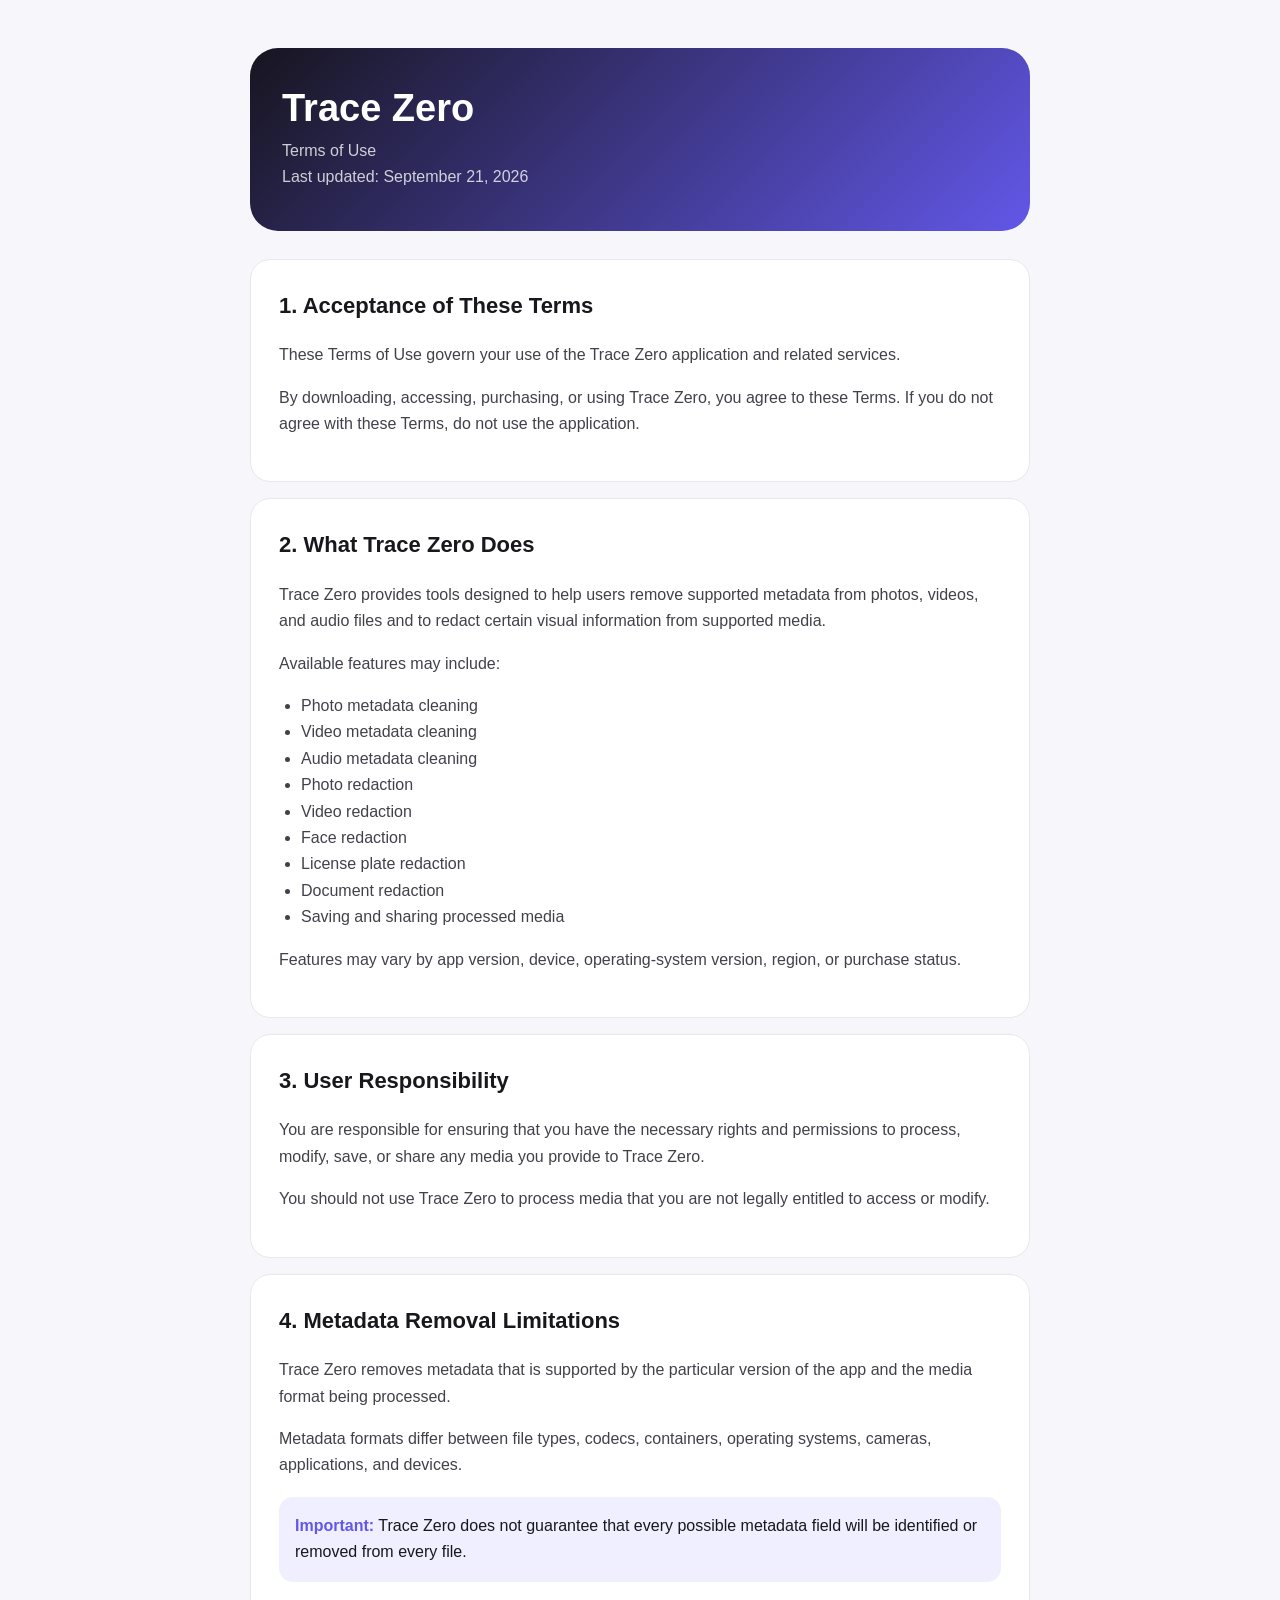
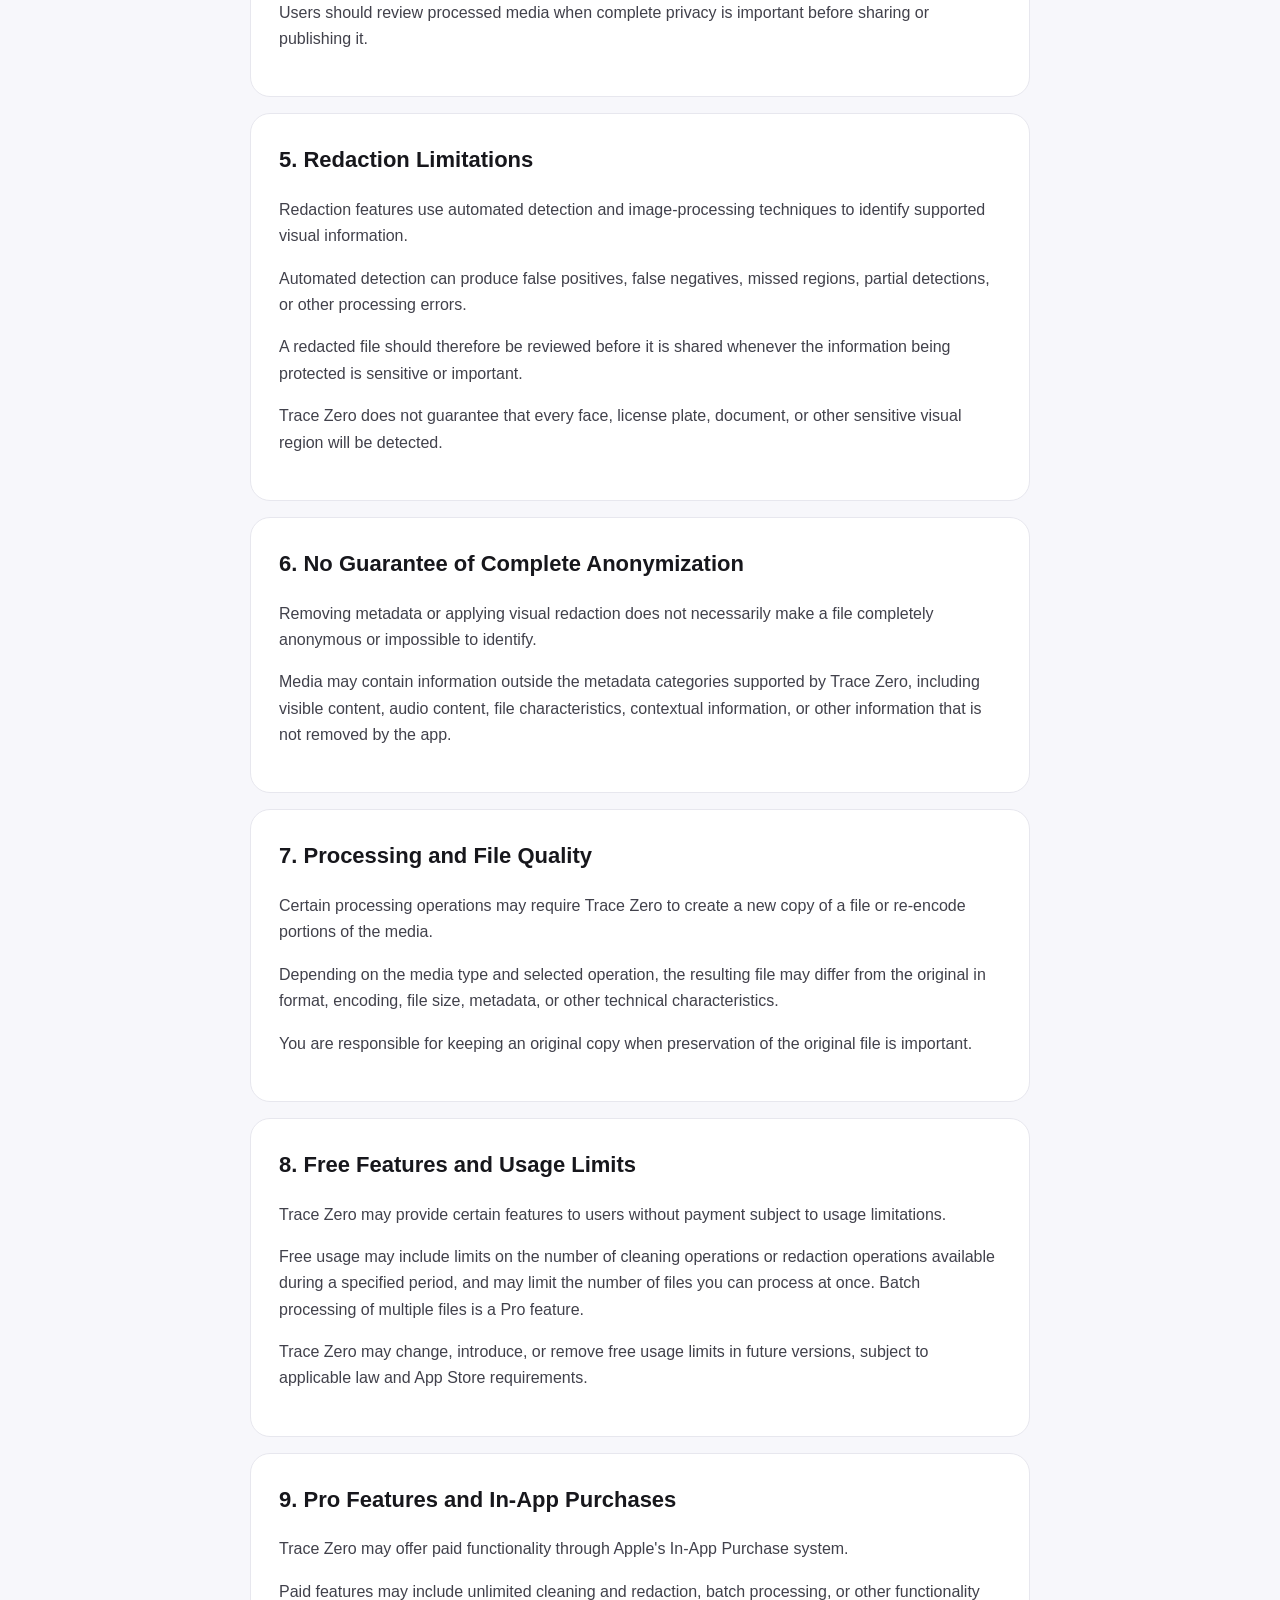
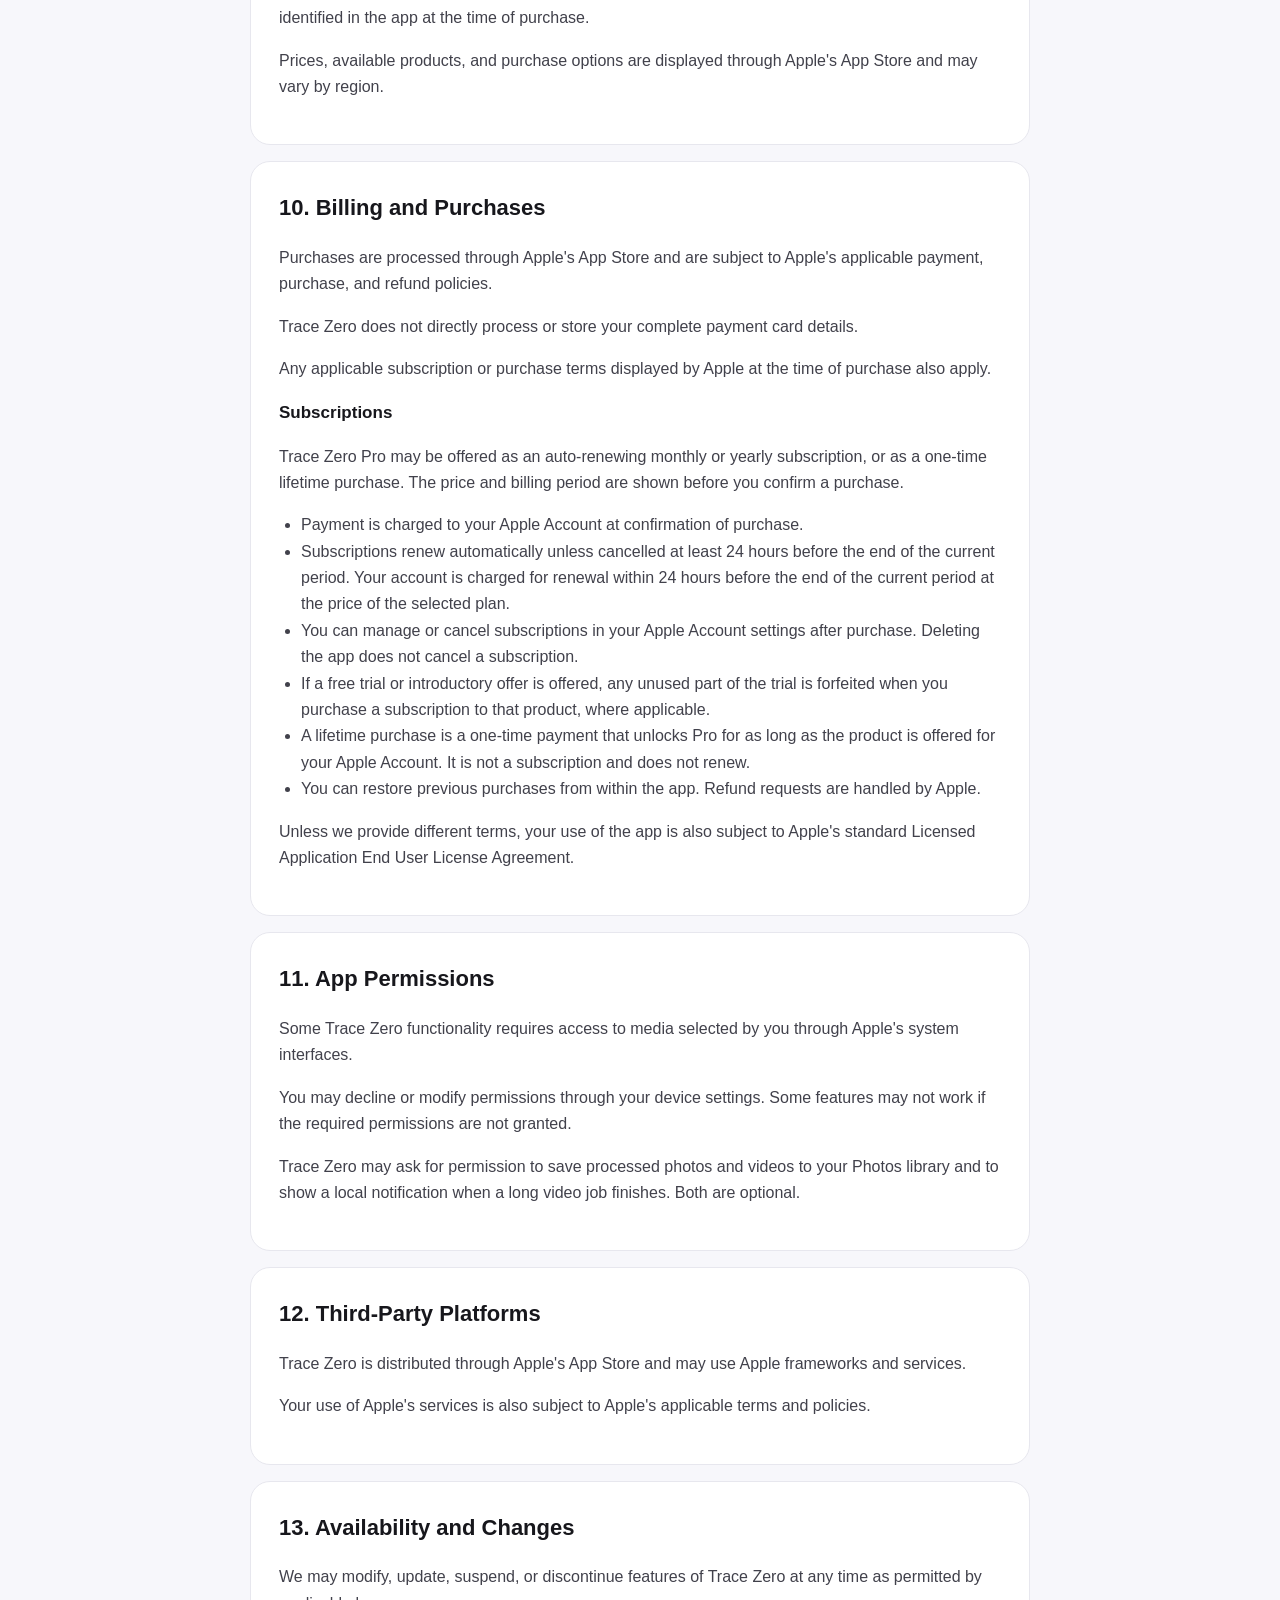
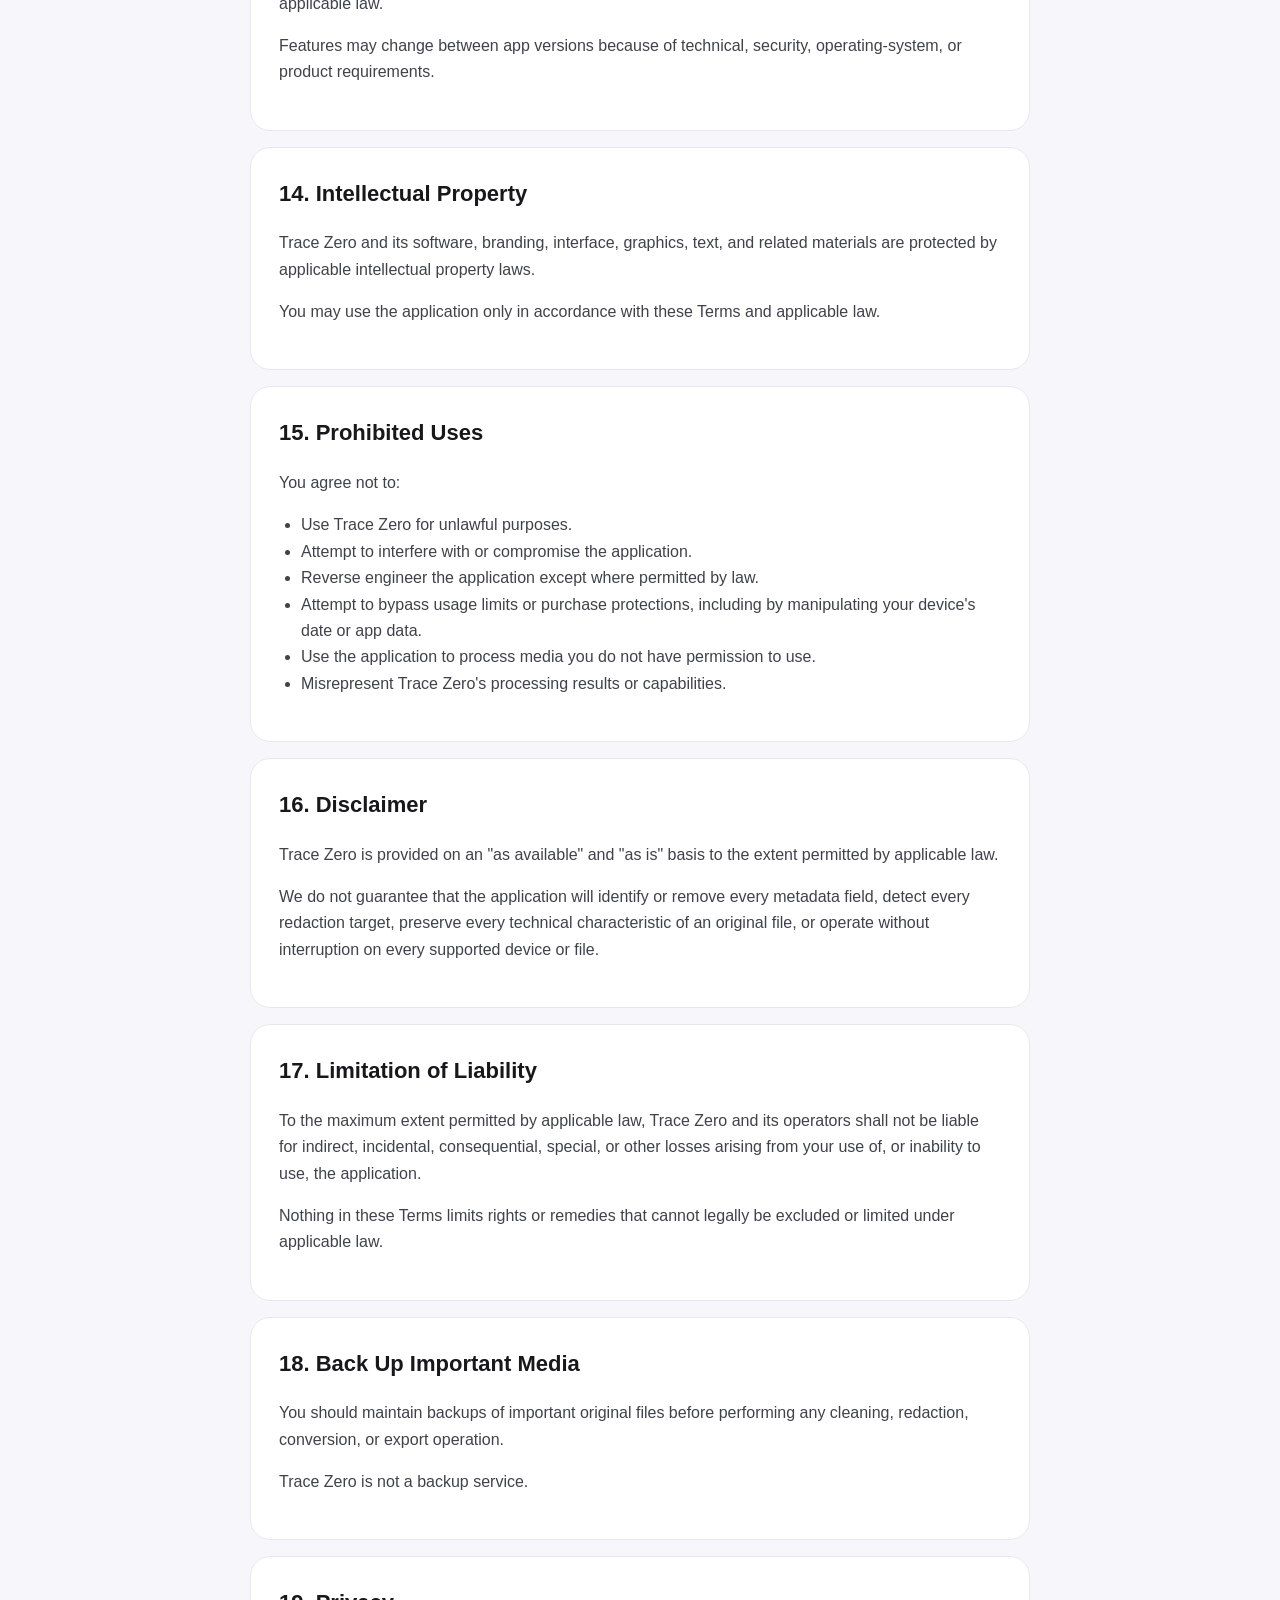
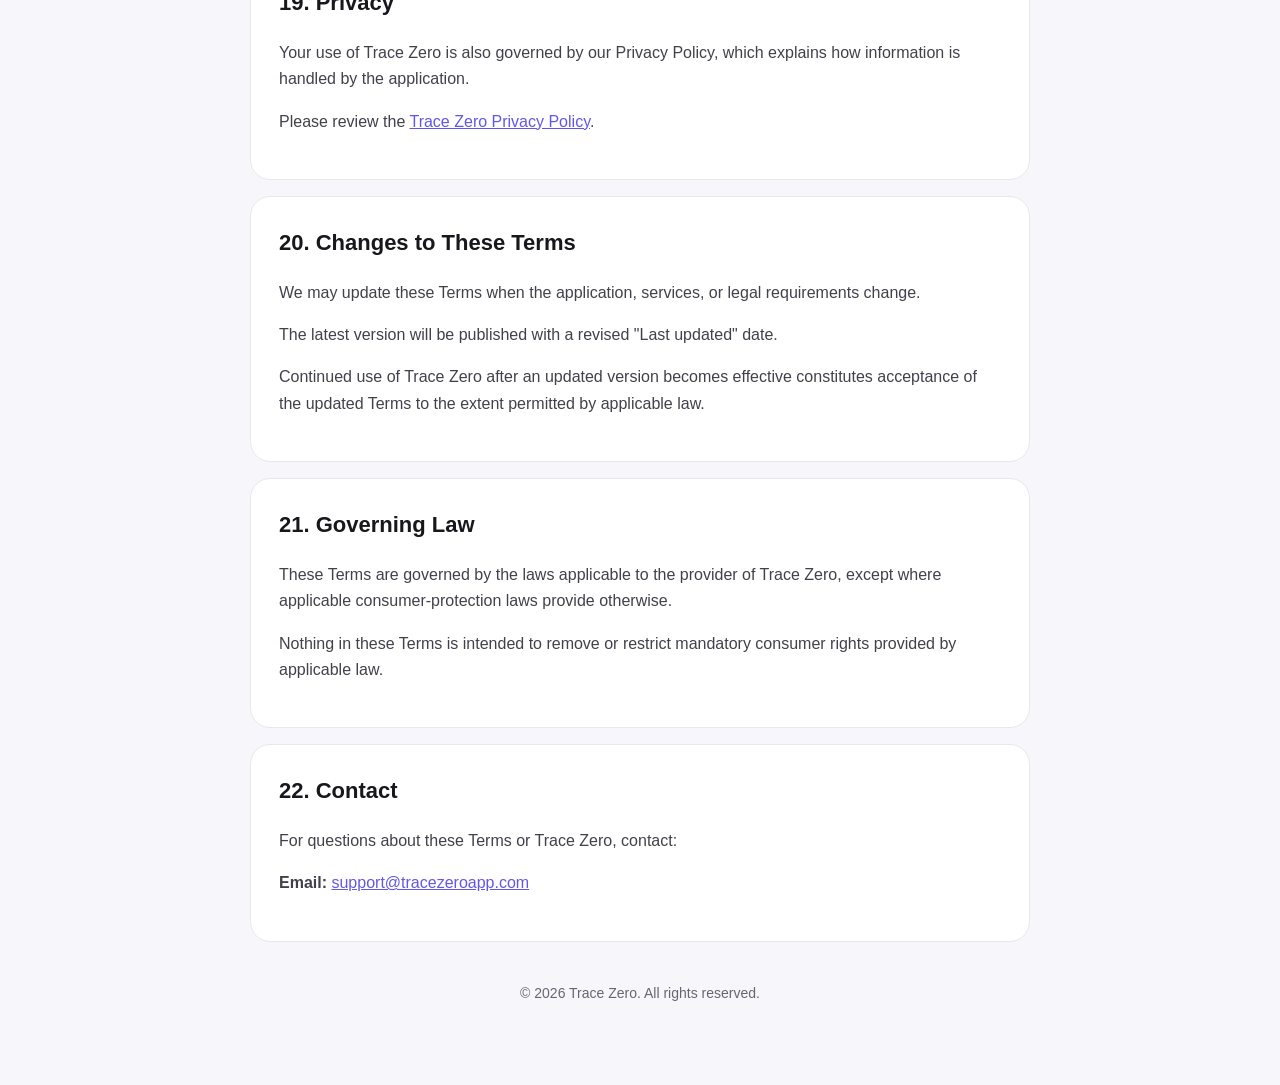
==== terms-of-use.html @ 5b7a7bf6 "code changed" ====
<!DOCTYPE html>
<html lang="en">
<head>
    <meta charset="UTF-8">
    <meta name="viewport" content="width=device-width, initial-scale=1.0">
    <title>Terms of Use — Trace Zero</title>
    <meta name="description" content="Terms of Use for Trace Zero.">
    <style>
        :root {
            --bg: #f7f7fb;
            --card: #ffffff;
            --text: #17171c;
            --secondary: #666672;
            --accent: #6257e8;
            --border: #e7e7ee;
        }
        * {
            box-sizing: border-box;
        }
        body {
            margin: 0;
            background: var(--bg);
            color: var(--text);
            font-family: -apple-system, BlinkMacSystemFont, "SF Pro Text",
                         "SF Pro Display", Helvetica, Arial, sans-serif;
            line-height: 1.65;
        }
        .container {
            max-width: 820px;
            margin: 0 auto;
            padding: 48px 20px 80px;
        }
        .hero {
            background: linear-gradient(135deg, #17151f, #6257e8);
            color: white;
            border-radius: 28px;
            padding: 40px 32px;
            margin-bottom: 28px;
        }
        .hero h1 {
            margin: 0 0 8px;
            font-size: 38px;
            line-height: 1.1;
        }
        .hero p {
            margin: 0;
            color: rgba(255,255,255,.78);
        }
        section {
            background: var(--card);
            border: 1px solid var(--border);
            border-radius: 20px;
            padding: 28px;
            margin-bottom: 16px;
        }
        h2 {
            margin-top: 0;
            font-size: 22px;
        }
        h3 {
            font-size: 17px;
            margin-bottom: 6px;
        }
        p, li {
            color: #41414b;
        }
        ul {
            padding-left: 22px;
        }
        .highlight {
            background: #f0efff;
            border-radius: 14px;
            padding: 16px;
            margin: 18px 0;
        }
        .highlight strong {
            color: var(--accent);
        }
        a {
            color: var(--accent);
        }
        .footer {
            text-align: center;
            color: var(--secondary);
            font-size: 14px;
            padding-top: 24px;
        }
        @media (max-width: 600px) {
            .container {
                padding: 24px 14px 50px;
            }
            .hero {
                padding: 30px 24px;
                border-radius: 22px;
            }
            .hero h1 {
                font-size: 31px;
            }
            section {
                padding: 22px;
            }
        }
    </style>
</head>
<body>
<div class="container">
    <header class="hero">
        <h1>Trace Zero</h1>
        <p>Terms of Use</p>
        <p>Last updated: September 21, 2026</p>
    </header>
    <section>
        <h2>1. Acceptance of These Terms</h2>
        <p>
            These Terms of Use govern your use of the Trace Zero application
            and related services.
        </p>
        <p>
            By downloading, accessing, purchasing, or using Trace Zero, you
            agree to these Terms. If you do not agree with these Terms, do not
            use the application.
        </p>
    </section>
    <section>
        <h2>2. What Trace Zero Does</h2>
        <p>
            Trace Zero provides tools designed to help users remove supported
            metadata from photos, videos, and audio files and to redact certain
            visual information from supported media.
        </p>
        <p>
            Available features may include:
        </p>
        <ul>
            <li>Photo metadata cleaning</li>
            <li>Video metadata cleaning</li>
            <li>Audio metadata cleaning</li>
            <li>Photo redaction</li>
            <li>Video redaction</li>
            <li>Face redaction</li>
            <li>License plate redaction</li>
            <li>Document redaction</li>
            <li>Saving and sharing processed media</li>
        </ul>
        <p>
            Features may vary by app version, device, operating-system version,
            region, or purchase status.
        </p>
    </section>
    <section>
        <h2>3. User Responsibility</h2>
        <p>
            You are responsible for ensuring that you have the necessary rights
            and permissions to process, modify, save, or share any media you
            provide to Trace Zero.
        </p>
        <p>
            You should not use Trace Zero to process media that you are not
            legally entitled to access or modify.
        </p>
    </section>
    <section>
        <h2>4. Metadata Removal Limitations</h2>
        <p>
            Trace Zero removes metadata that is supported by the particular
            version of the app and the media format being processed.
        </p>
        <p>
            Metadata formats differ between file types, codecs, containers,
            operating systems, cameras, applications, and devices.
        </p>
        <div class="highlight">
            <strong>Important:</strong>
            Trace Zero does not guarantee that every possible metadata field
            will be identified or removed from every file.
        </div>
        <p>
            Users should review processed media when complete privacy is
            important before sharing or publishing it.
        </p>
    </section>
    <section>
        <h2>5. Redaction Limitations</h2>
        <p>
            Redaction features use automated detection and image-processing
            techniques to identify supported visual information.
        </p>
        <p>
            Automated detection can produce false positives, false negatives,
            missed regions, partial detections, or other processing errors.
        </p>
        <p>
            A redacted file should therefore be reviewed before it is shared
            whenever the information being protected is sensitive or important.
        </p>
        <p>
            Trace Zero does not guarantee that every face, license plate,
            document, or other sensitive visual region will be detected.
        </p>
    </section>
    <section>
        <h2>6. No Guarantee of Complete Anonymization</h2>
        <p>
            Removing metadata or applying visual redaction does not necessarily
            make a file completely anonymous or impossible to identify.
        </p>
        <p>
            Media may contain information outside the metadata categories
            supported by Trace Zero, including visible content, audio content,
            file characteristics, contextual information, or other information
            that is not removed by the app.
        </p>
    </section>
    <section>
        <h2>7. Processing and File Quality</h2>
        <p>
            Certain processing operations may require Trace Zero to create a
            new copy of a file or re-encode portions of the media.
        </p>
        <p>
            Depending on the media type and selected operation, the resulting
            file may differ from the original in format, encoding, file size,
            metadata, or other technical characteristics.
        </p>
        <p>
            You are responsible for keeping an original copy when preservation
            of the original file is important.
        </p>
    </section>
    <section>
        <h2>8. Free Features and Usage Limits</h2>
        <p>
            Trace Zero may provide certain features to users without payment
            subject to usage limitations.
        </p>
        <p>
            Free usage may include limits on the number of cleaning operations
            or redaction operations available during a specified period, and
            may limit the number of files you can process at once. Batch
            processing of multiple files is a Pro feature.
        </p>
        <p>
            Trace Zero may change, introduce, or remove free usage limits in
            future versions, subject to applicable law and App Store
            requirements.
        </p>
    </section>
    <section>
        <h2>9. Pro Features and In-App Purchases</h2>
        <p>
            Trace Zero may offer paid functionality through Apple's
            In-App Purchase system.
        </p>
        <p>
            Paid features may include unlimited cleaning and redaction, batch
            processing, or other functionality identified in the app at the
            time of purchase.
        </p>
        <p>
            Prices, available products, and purchase options are displayed
            through Apple's App Store and may vary by region.
        </p>
    </section>
    <section>
        <h2>10. Billing and Purchases</h2>
        <p>
            Purchases are processed through Apple's App Store and are subject
            to Apple's applicable payment, purchase, and refund policies.
        </p>
        <p>
            Trace Zero does not directly process or store your complete payment
            card details.
        </p>
        <p>
            Any applicable subscription or purchase terms displayed by Apple
            at the time of purchase also apply.
        </p>
        <h3>Subscriptions</h3>
        <p>
            Trace Zero Pro may be offered as an auto-renewing monthly or yearly
            subscription, or as a one-time lifetime purchase. The price and
            billing period are shown before you confirm a purchase.
        </p>
        <ul>
            <li>
                Payment is charged to your Apple Account at confirmation of
                purchase.
            </li>
            <li>
                Subscriptions renew automatically unless cancelled at least 24
                hours before the end of the current period. Your account is
                charged for renewal within 24 hours before the end of the
                current period at the price of the selected plan.
            </li>
            <li>
                You can manage or cancel subscriptions in your Apple Account
                settings after purchase. Deleting the app does not cancel a
                subscription.
            </li>
            <li>
                If a free trial or introductory offer is offered, any unused
                part of the trial is forfeited when you purchase a subscription
                to that product, where applicable.
            </li>
            <li>
                A lifetime purchase is a one-time payment that unlocks Pro for
                as long as the product is offered for your Apple Account. It is
                not a subscription and does not renew.
            </li>
            <li>
                You can restore previous purchases from within the app. Refund
                requests are handled by Apple.
            </li>
        </ul>
        <p>
            Unless we provide different terms, your use of the app is also
            subject to Apple's standard Licensed Application End User License
            Agreement.
        </p>
    </section>
    <section>
        <h2>11. App Permissions</h2>
        <p>
            Some Trace Zero functionality requires access to media selected by
            you through Apple's system interfaces.
        </p>
        <p>
            You may decline or modify permissions through your device settings.
            Some features may not work if the required permissions are not
            granted.
        </p>
        <p>
            Trace Zero may ask for permission to save processed photos and
            videos to your Photos library and to show a local notification when
            a long video job finishes. Both are optional.
        </p>
    </section>
    <section>
        <h2>12. Third-Party Platforms</h2>
        <p>
            Trace Zero is distributed through Apple's App Store and may use
            Apple frameworks and services.
        </p>
        <p>
            Your use of Apple's services is also subject to Apple's applicable
            terms and policies.
        </p>
    </section>
    <section>
        <h2>13. Availability and Changes</h2>
        <p>
            We may modify, update, suspend, or discontinue features of Trace Zero
            at any time as permitted by applicable law.
        </p>
        <p>
            Features may change between app versions because of technical,
            security, operating-system, or product requirements.
        </p>
    </section>
    <section>
        <h2>14. Intellectual Property</h2>
        <p>
            Trace Zero and its software, branding, interface, graphics, text,
            and related materials are protected by applicable intellectual
            property laws.
        </p>
        <p>
            You may use the application only in accordance with these Terms and
            applicable law.
        </p>
    </section>
    <section>
        <h2>15. Prohibited Uses</h2>
        <p>
            You agree not to:
        </p>
        <ul>
            <li>Use Trace Zero for unlawful purposes.</li>
            <li>Attempt to interfere with or compromise the application.</li>
            <li>Reverse engineer the application except where permitted by law.</li>
            <li>Attempt to bypass usage limits or purchase protections, including by manipulating your device's date or app data.</li>
            <li>Use the application to process media you do not have permission to use.</li>
            <li>Misrepresent Trace Zero's processing results or capabilities.</li>
        </ul>
    </section>
    <section>
        <h2>16. Disclaimer</h2>
        <p>
            Trace Zero is provided on an "as available" and "as is" basis to the
            extent permitted by applicable law.
        </p>
        <p>
            We do not guarantee that the application will identify or remove
            every metadata field, detect every redaction target, preserve every
            technical characteristic of an original file, or operate without
            interruption on every supported device or file.
        </p>
    </section>
    <section>
        <h2>17. Limitation of Liability</h2>
        <p>
            To the maximum extent permitted by applicable law, Trace Zero and
            its operators shall not be liable for indirect, incidental,
            consequential, special, or other losses arising from your use of,
            or inability to use, the application.
        </p>
        <p>
            Nothing in these Terms limits rights or remedies that cannot legally
            be excluded or limited under applicable law.
        </p>
    </section>
    <section>
        <h2>18. Back Up Important Media</h2>
        <p>
            You should maintain backups of important original files before
            performing any cleaning, redaction, conversion, or export operation.
        </p>
        <p>
            Trace Zero is not a backup service.
        </p>
    </section>
    <section>
        <h2>19. Privacy</h2>
        <p>
            Your use of Trace Zero is also governed by our Privacy Policy,
            which explains how information is handled by the application.
        </p>
        <p>
            Please review the
            <a href="privacy-policy.html">Trace Zero Privacy Policy</a>.
        </p>
    </section>
    <section>
        <h2>20. Changes to These Terms</h2>
        <p>
            We may update these Terms when the application, services, or legal
            requirements change.
        </p>
        <p>
            The latest version will be published with a revised "Last updated"
            date.
        </p>
        <p>
            Continued use of Trace Zero after an updated version becomes
            effective constitutes acceptance of the updated Terms to the extent
            permitted by applicable law.
        </p>
    </section>
    <section>
        <h2>21. Governing Law</h2>
        <p>
            These Terms are governed by the laws applicable to the provider of
            Trace Zero, except where applicable consumer-protection laws provide
            otherwise.
        </p>
        <p>
            Nothing in these Terms is intended to remove or restrict mandatory
            consumer rights provided by applicable law.
        </p>
    </section>
    <section>
        <h2>22. Contact</h2>
        <p>
            For questions about these Terms or Trace Zero, contact:
        </p>
        <p>
            <strong>Email:</strong>
            <a href="mailto:support@tracezeroapp.com">
                support@tracezeroapp.com
            </a>
        </p>
    </section>
    <div class="footer">
        © 2026 Trace Zero. All rights reserved.
    </div>
</div>
</body>
</html>
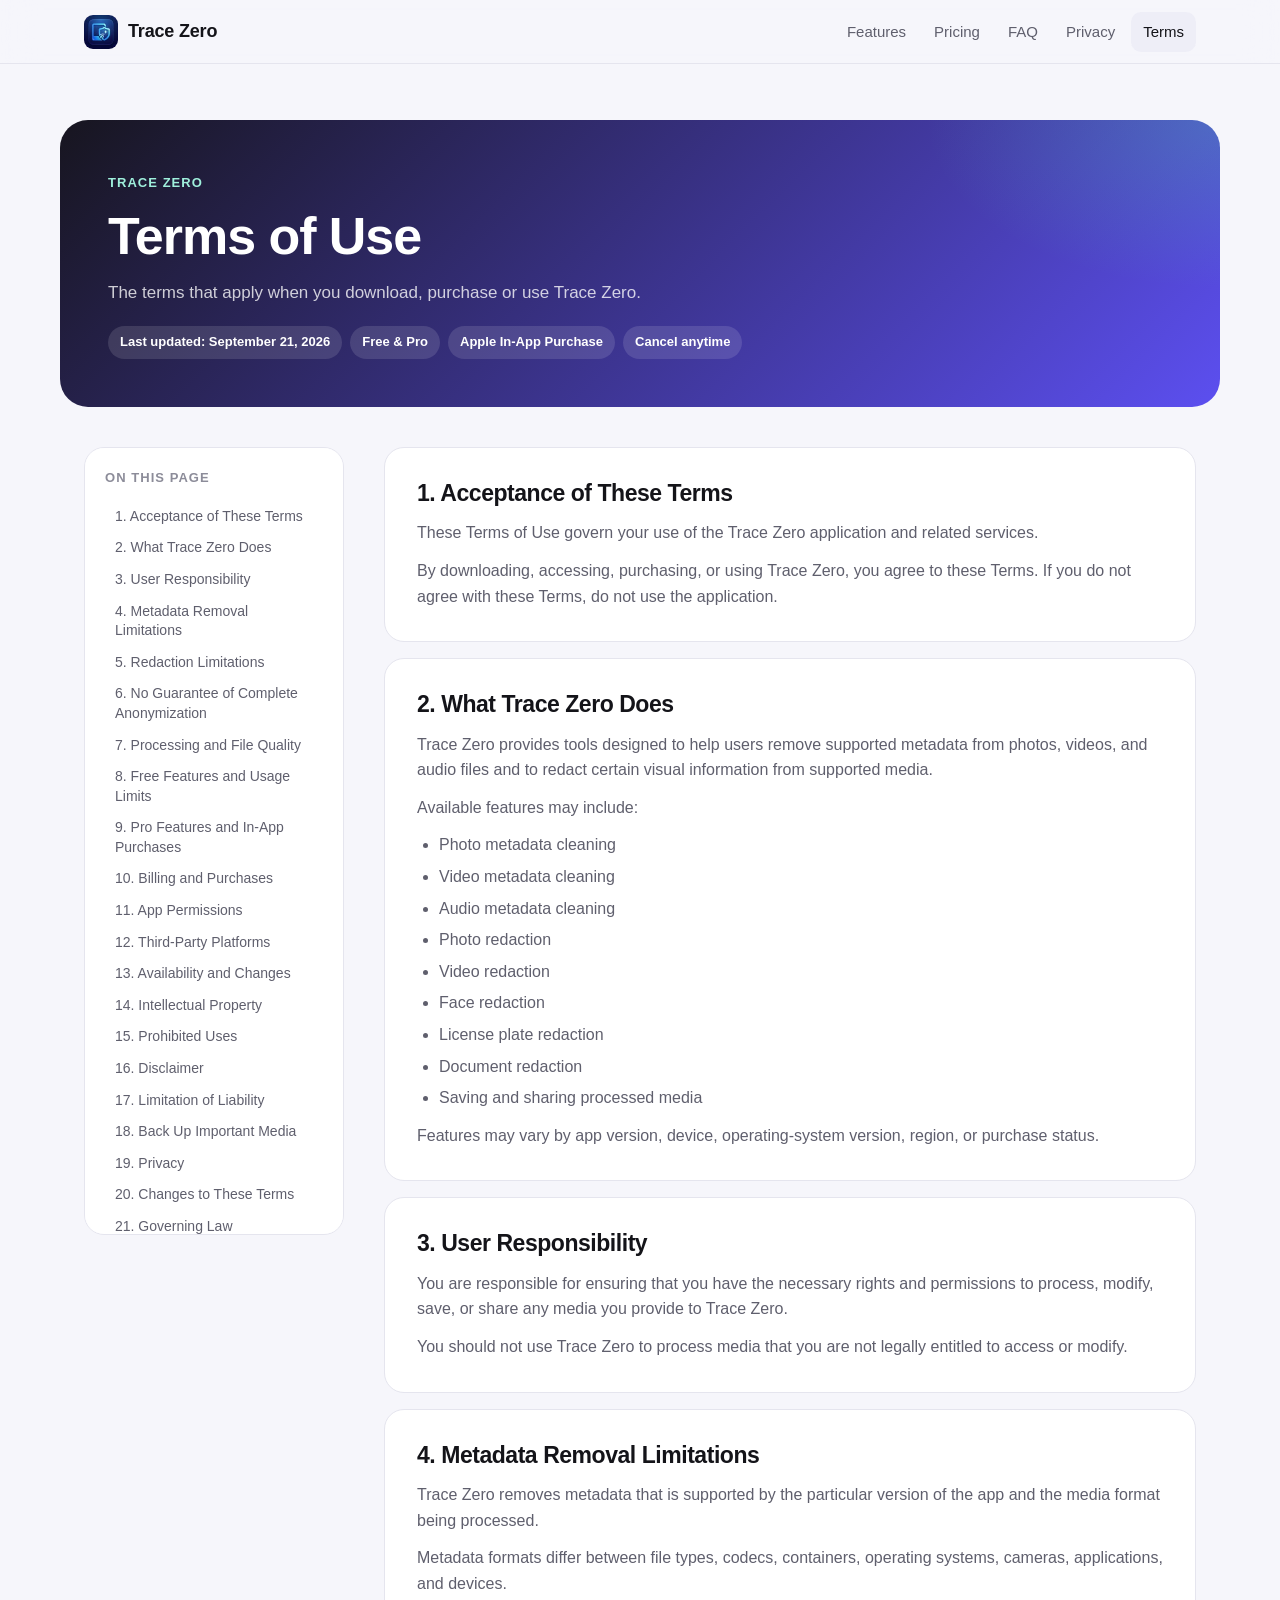
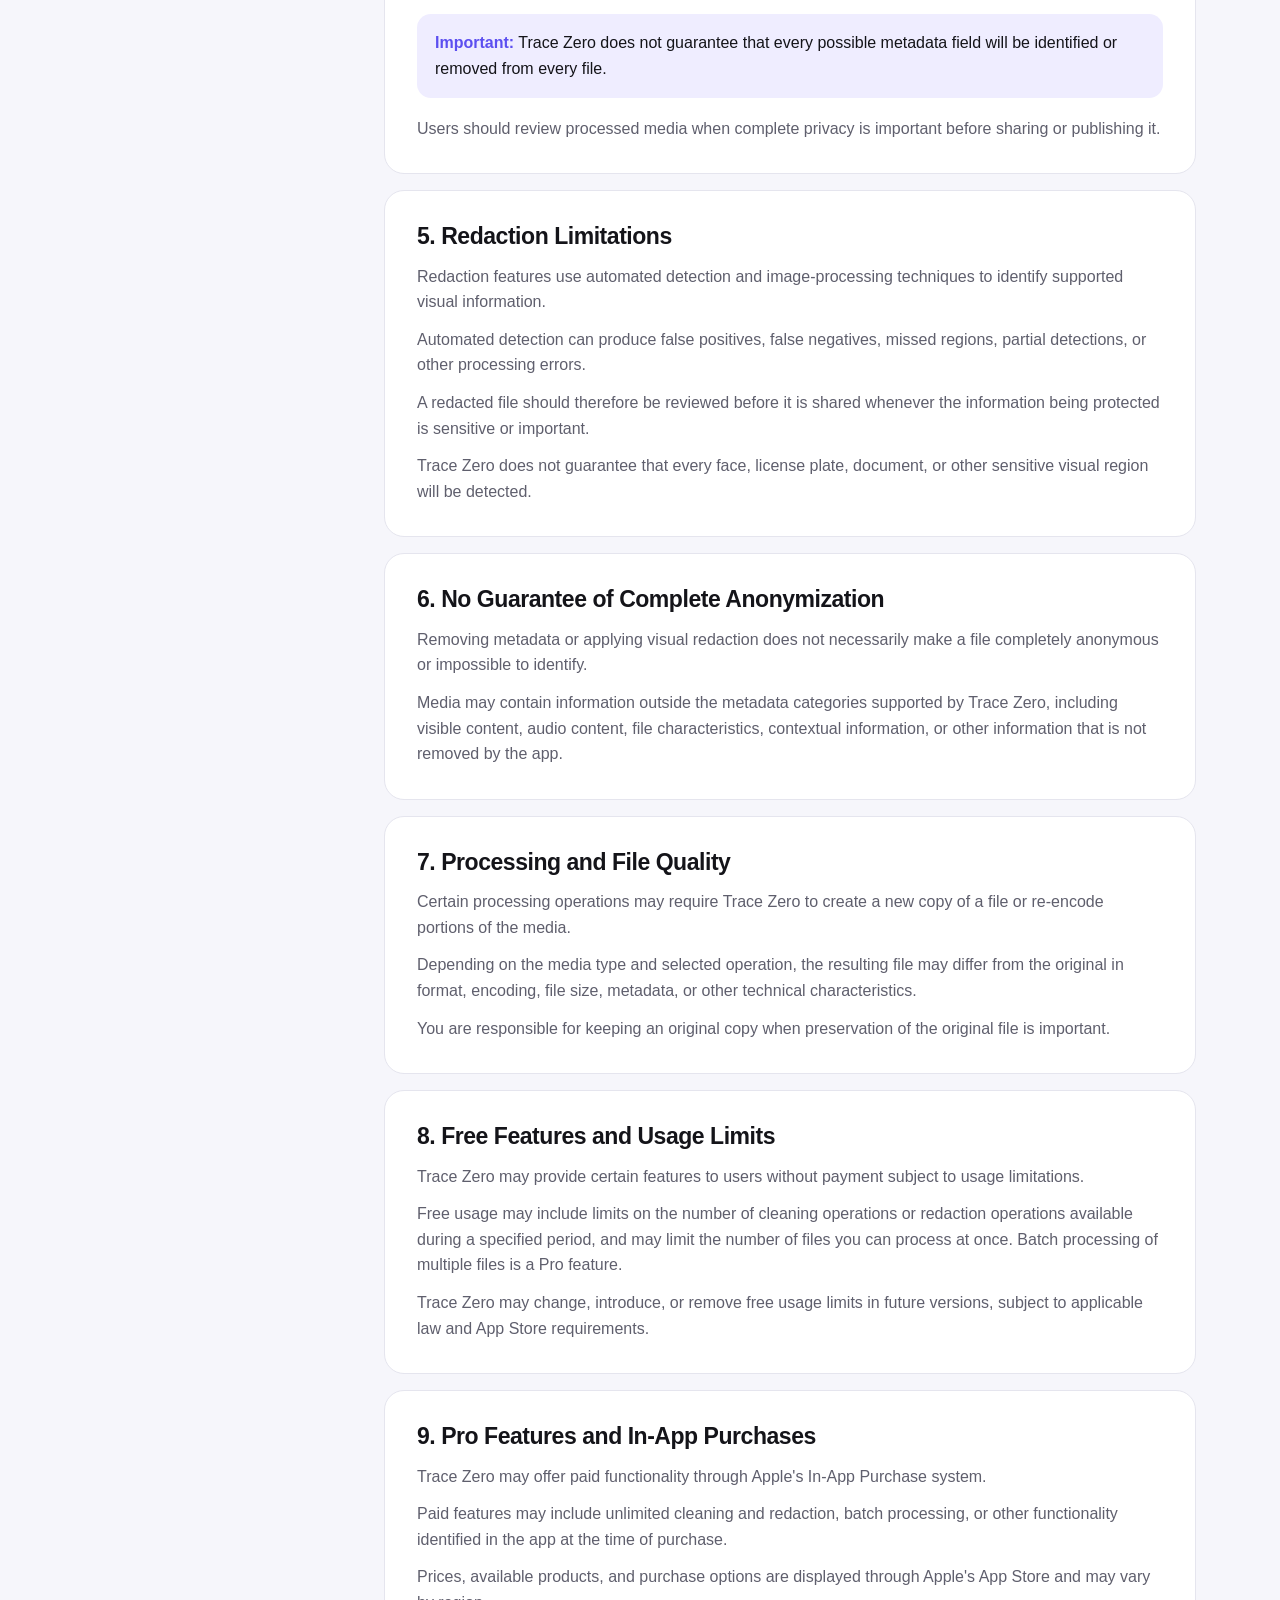
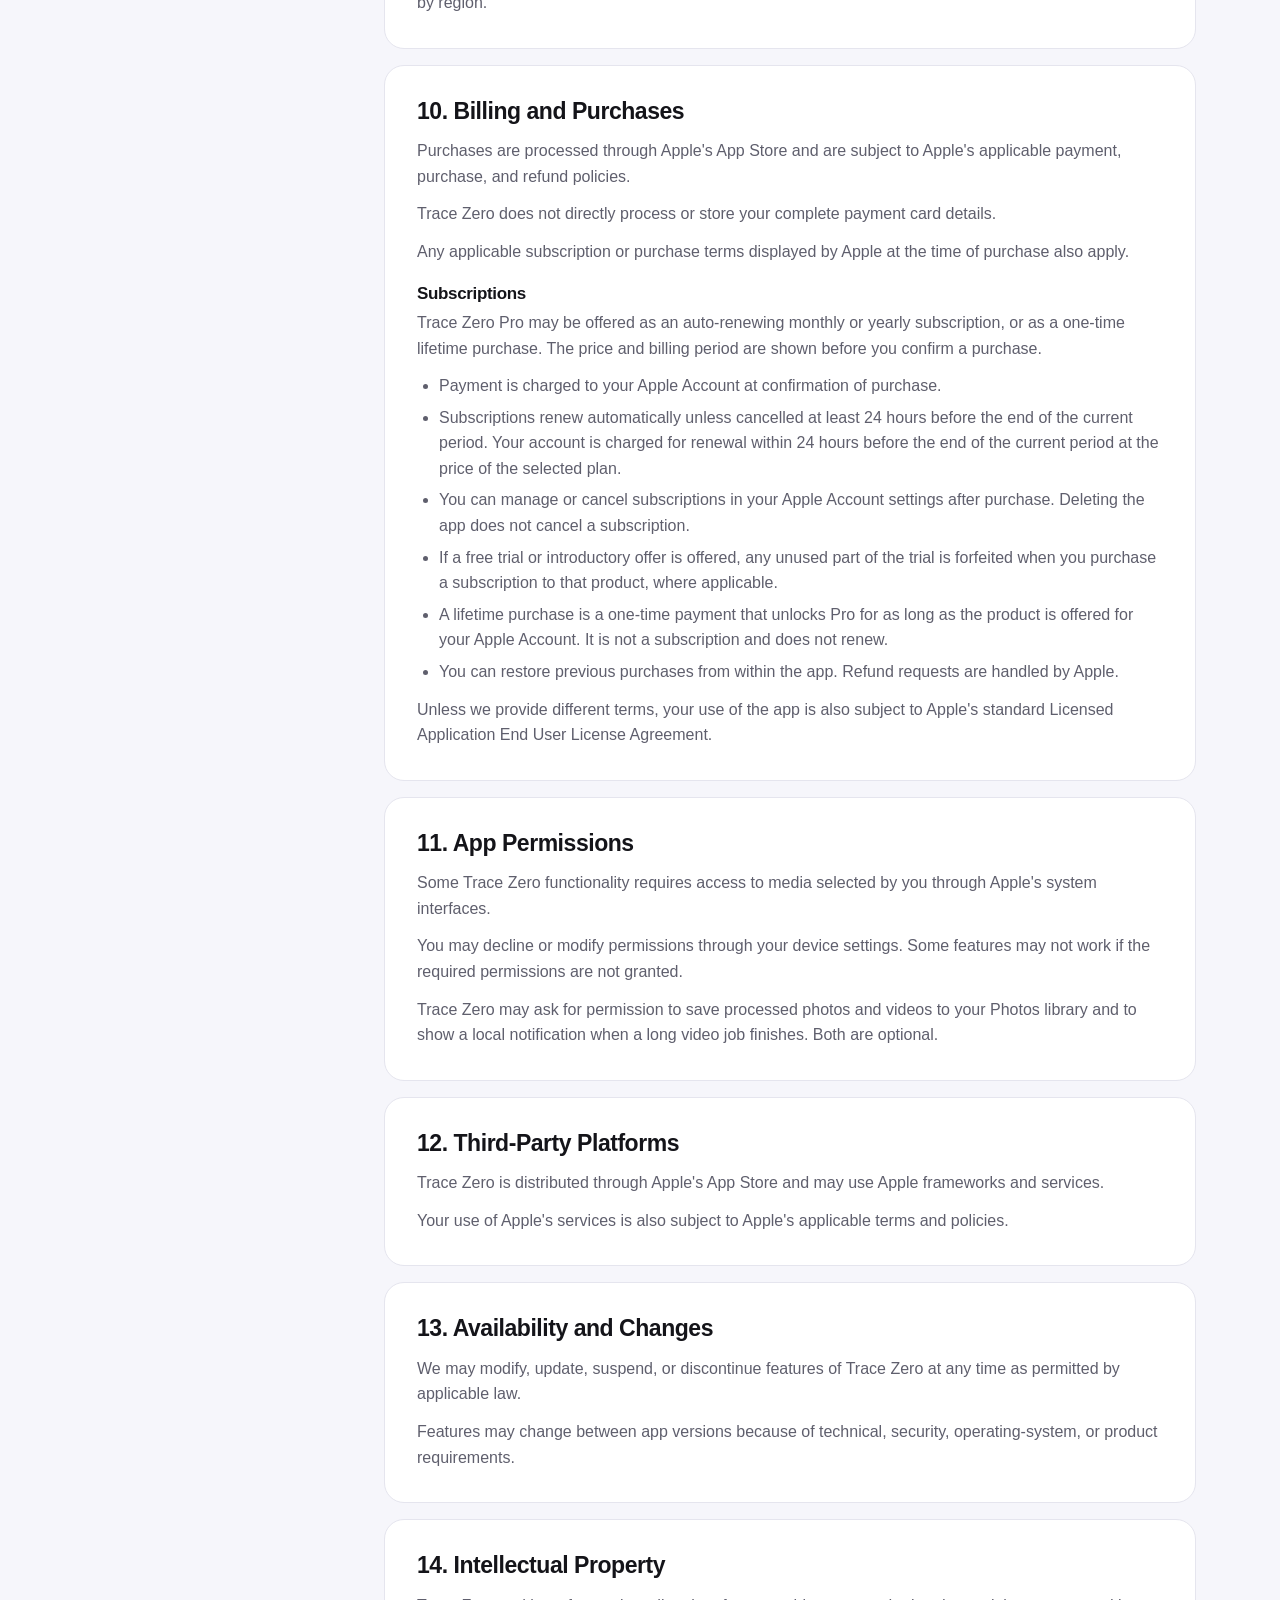
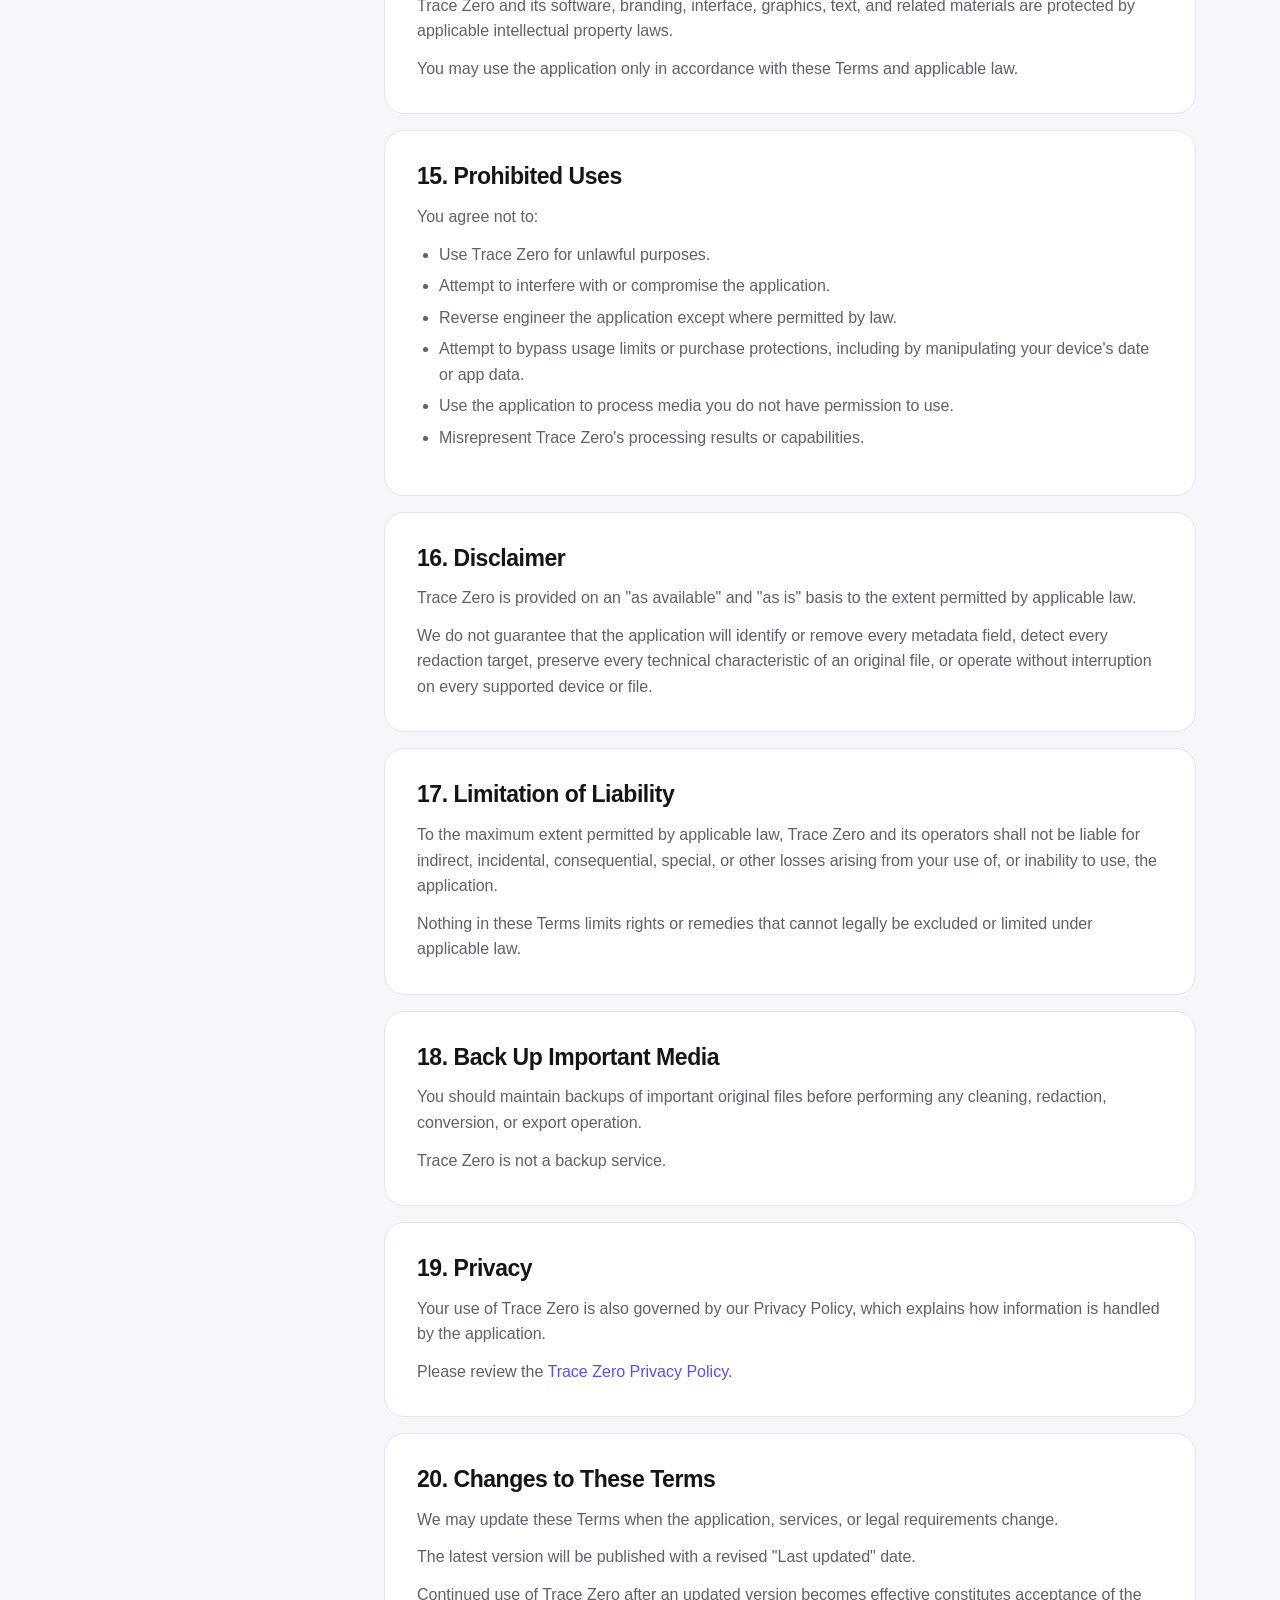
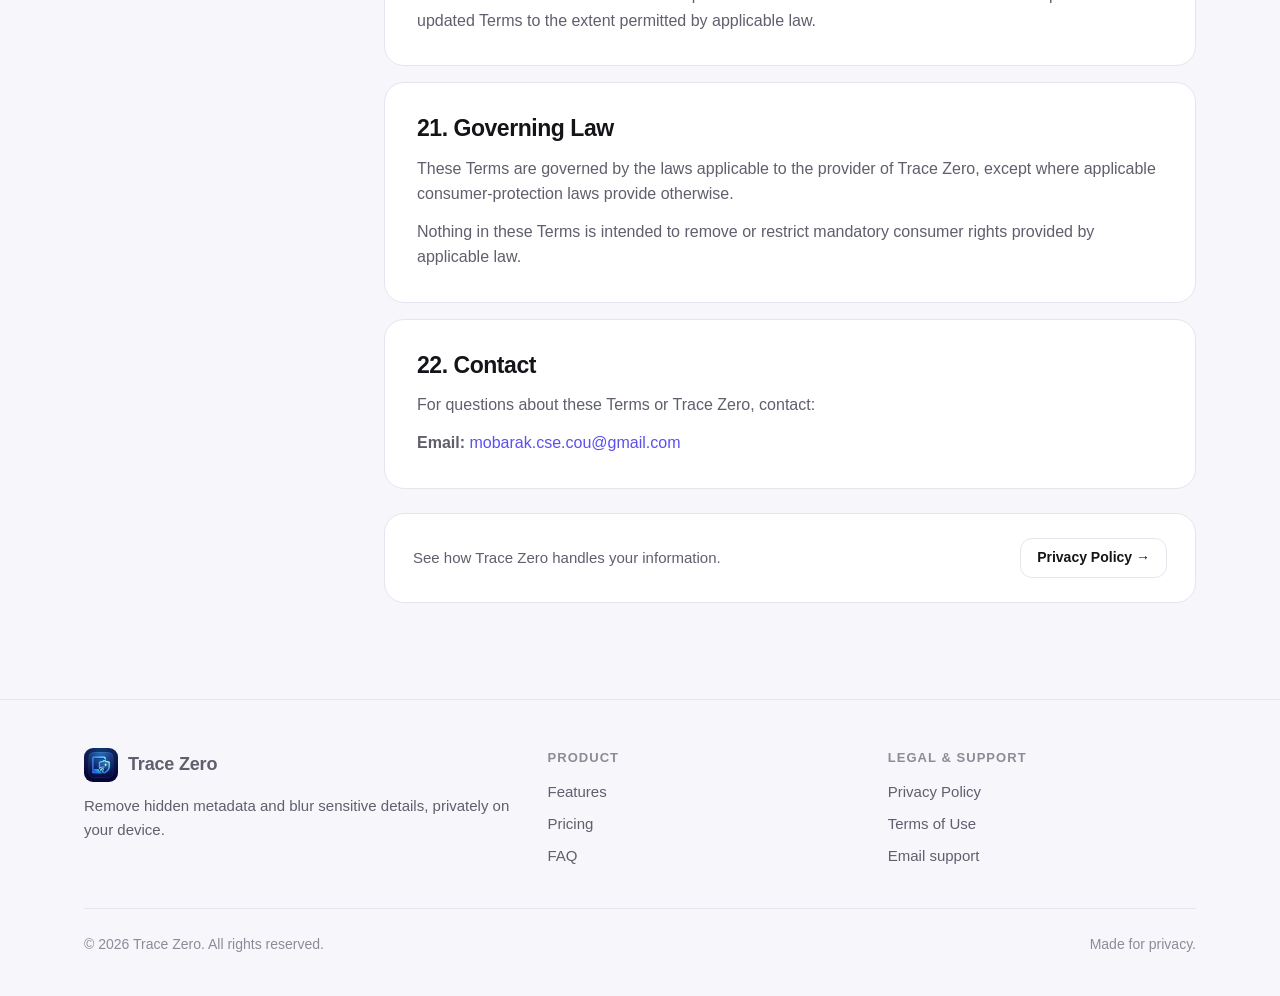
==== commit bc37cb23: "Add home page, responsive design and SEO; fix support email - New home page with features, pricing a" ====
--- a/terms-of-use.html
+++ b/terms-of-use.html
@@ -1,478 +1,546 @@
 <!DOCTYPE html>
-<html lang="en">
+<html lang="en" class="no-js">
 <head>
     <meta charset="UTF-8">
-    <meta name="viewport" content="width=device-width, initial-scale=1.0">
-    <title>Terms of Use — Trace Zero</title>
-    <meta name="description" content="Terms of Use for Trace Zero.">
-    <style>
-        :root {
-            --bg: #f7f7fb;
-            --card: #ffffff;
-            --text: #17171c;
-            --secondary: #666672;
-            --accent: #6257e8;
-            --border: #e7e7ee;
-        }
-        * {
-            box-sizing: border-box;
-        }
-        body {
-            margin: 0;
-            background: var(--bg);
-            color: var(--text);
-            font-family: -apple-system, BlinkMacSystemFont, "SF Pro Text",
-                         "SF Pro Display", Helvetica, Arial, sans-serif;
-            line-height: 1.65;
-        }
-        .container {
-            max-width: 820px;
-            margin: 0 auto;
-            padding: 48px 20px 80px;
-        }
-        .hero {
-            background: linear-gradient(135deg, #17151f, #6257e8);
-            color: white;
-            border-radius: 28px;
-            padding: 40px 32px;
-            margin-bottom: 28px;
-        }
-        .hero h1 {
-            margin: 0 0 8px;
-            font-size: 38px;
-            line-height: 1.1;
-        }
-        .hero p {
-            margin: 0;
-            color: rgba(255,255,255,.78);
-        }
-        section {
-            background: var(--card);
-            border: 1px solid var(--border);
-            border-radius: 20px;
-            padding: 28px;
-            margin-bottom: 16px;
-        }
-        h2 {
-            margin-top: 0;
-            font-size: 22px;
-        }
-        h3 {
-            font-size: 17px;
-            margin-bottom: 6px;
-        }
-        p, li {
-            color: #41414b;
-        }
-        ul {
-            padding-left: 22px;
-        }
-        .highlight {
-            background: #f0efff;
-            border-radius: 14px;
-            padding: 16px;
-            margin: 18px 0;
-        }
-        .highlight strong {
-            color: var(--accent);
-        }
-        a {
-            color: var(--accent);
-        }
-        .footer {
-            text-align: center;
-            color: var(--secondary);
-            font-size: 14px;
-            padding-top: 24px;
-        }
-        @media (max-width: 600px) {
-            .container {
-                padding: 24px 14px 50px;
-            }
-            .hero {
-                padding: 30px 24px;
-                border-radius: 22px;
-            }
-            .hero h1 {
-                font-size: 31px;
-            }
-            section {
-                padding: 22px;
-            }
-        }
-    </style>
+    <meta name="viewport" content="width=device-width, initial-scale=1.0, viewport-fit=cover">
+    <title>Terms of Use | Trace Zero Metadata Remover</title>
+    <meta name="description" content="The terms for using Trace Zero, including metadata removal and redaction limits, free usage limits, Pro subscriptions and in-app purchases.">
+    <link rel="canonical" href="https://mobarak19.github.io/trace-zero-privacy/terms-of-use.html">
+    <meta name="robots" content="index, follow, max-image-preview:large">
+    <meta name="author" content="Mobarak Hossen">
+    <meta name="theme-color" content="#f6f6fb" media="(prefers-color-scheme: light)">
+    <meta name="theme-color" content="#0e0e13" media="(prefers-color-scheme: dark)">
+    <meta property="og:type" content="website">
+    <meta property="og:site_name" content="Trace Zero">
+    <meta property="og:locale" content="en_US">
+    <meta property="og:url" content="https://mobarak19.github.io/trace-zero-privacy/terms-of-use.html">
+    <meta property="og:title" content="Terms of Use | Trace Zero Metadata Remover">
+    <meta property="og:description" content="The terms for using Trace Zero, including metadata removal and redaction limits, free usage limits, Pro subscriptions and in-app purchases.">
+    <meta property="og:image" content="https://mobarak19.github.io/trace-zero-privacy/assets/og-image.png">
+    <meta property="og:image:width" content="1200">
+    <meta property="og:image:height" content="630">
+    <meta property="og:image:alt" content="Trace Zero — Share photos, not your secrets. Remove hidden metadata and blur faces, plates and documents on your device.">
+    <meta name="twitter:card" content="summary_large_image">
+    <meta name="twitter:title" content="Terms of Use | Trace Zero Metadata Remover">
+    <meta name="twitter:description" content="The terms for using Trace Zero, including metadata removal and redaction limits, free usage limits, Pro subscriptions and in-app purchases.">
+    <meta name="twitter:image" content="https://mobarak19.github.io/trace-zero-privacy/assets/og-image.png">
+    <link rel="icon" type="image/png" sizes="64x64" href="assets/favicon.png">
+    <link rel="apple-touch-icon" href="assets/apple-touch-icon.png">
+    <link rel="manifest" href="site.webmanifest">
+    <link rel="stylesheet" href="styles.css">
+    <script type="application/ld+json">
+{
+ "@context": "https://schema.org",
+ "@graph": [
+  {
+   "@type": "WebPage",
+   "@id": "https://mobarak19.github.io/trace-zero-privacy/terms-of-use.html",
+   "url": "https://mobarak19.github.io/trace-zero-privacy/terms-of-use.html",
+   "name": "Terms of Use | Trace Zero Metadata Remover",
+   "description": "The terms for using Trace Zero, including metadata removal and redaction limits, free usage limits, Pro subscriptions and in-app purchases.",
+   "isPartOf": {
+    "@id": "https://mobarak19.github.io/trace-zero-privacy/#website"
+   },
+   "inLanguage": "en"
+  },
+  {
+   "@type": "BreadcrumbList",
+   "itemListElement": [
+    {
+     "@type": "ListItem",
+     "position": 1,
+     "name": "Home",
+     "item": "https://mobarak19.github.io/trace-zero-privacy/"
+    },
+    {
+     "@type": "ListItem",
+     "position": 2,
+     "name": "Terms of Use",
+     "item": "https://mobarak19.github.io/trace-zero-privacy/terms-of-use.html"
+    }
+   ]
+  }
+ ]
+}
+    </script>
 </head>
 <body>
-<div class="container">
-    <header class="hero">
-        <h1>Trace Zero</h1>
-        <p>Terms of Use</p>
-        <p>Last updated: September 21, 2026</p>
-    </header>
-    <section>
-        <h2>1. Acceptance of These Terms</h2>
-        <p>
-            These Terms of Use govern your use of the Trace Zero application
-            and related services.
-        </p>
-        <p>
-            By downloading, accessing, purchasing, or using Trace Zero, you
-            agree to these Terms. If you do not agree with these Terms, do not
-            use the application.
-        </p>
-    </section>
-    <section>
-        <h2>2. What Trace Zero Does</h2>
-        <p>
-            Trace Zero provides tools designed to help users remove supported
-            metadata from photos, videos, and audio files and to redact certain
-            visual information from supported media.
-        </p>
-        <p>
-            Available features may include:
-        </p>
-        <ul>
-            <li>Photo metadata cleaning</li>
-            <li>Video metadata cleaning</li>
-            <li>Audio metadata cleaning</li>
-            <li>Photo redaction</li>
-            <li>Video redaction</li>
-            <li>Face redaction</li>
-            <li>License plate redaction</li>
-            <li>Document redaction</li>
-            <li>Saving and sharing processed media</li>
+
+<svg width="0" height="0" style="position:absolute" aria-hidden="true">
+    <defs>
+        <symbol id="i-menu" viewBox="0 0 24 24"><path fill="none" stroke="currentColor" stroke-width="2" stroke-linecap="round" d="M4 7h16M4 12h16M4 17h16"/></symbol>
+        <symbol id="i-x" viewBox="0 0 24 24"><path fill="none" stroke="currentColor" stroke-width="2.2" stroke-linecap="round" d="M7 7l10 10M17 7L7 17"/></symbol>
+    </defs>
+</svg>
+
+<a class="skip-link" href="#main">Skip to content</a>
+
+<header class="nav">
+    <div class="wrap">
+        <a class="brand" href="./" aria-label="Trace Zero home">
+            <img src="assets/favicon.png" alt="" width="34" height="34">
+            Trace Zero
+        </a>
+        <button class="nav-toggle" type="button" aria-label="Menu" aria-expanded="false" aria-controls="nav-links">
+            <svg class="icon-open"><use href="#i-menu"/></svg>
+            <svg class="icon-close"><use href="#i-x"/></svg>
+        </button>
+        <ul class="nav-links" id="nav-links">
+            <li><a href="./#features">Features</a></li>
+            <li><a href="./#pricing">Pricing</a></li>
+            <li><a href="./#faq">FAQ</a></li>
+            <li><a href="privacy-policy.html">Privacy</a></li>
+            <li><a href="terms-of-use.html" aria-current="page">Terms</a></li>
         </ul>
-        <p>
-            Features may vary by app version, device, operating-system version,
-            region, or purchase status.
-        </p>
-    </section>
-    <section>
-        <h2>3. User Responsibility</h2>
-        <p>
-            You are responsible for ensuring that you have the necessary rights
-            and permissions to process, modify, save, or share any media you
-            provide to Trace Zero.
-        </p>
-        <p>
-            You should not use Trace Zero to process media that you are not
-            legally entitled to access or modify.
-        </p>
-    </section>
-    <section>
-        <h2>4. Metadata Removal Limitations</h2>
-        <p>
-            Trace Zero removes metadata that is supported by the particular
-            version of the app and the media format being processed.
-        </p>
-        <p>
-            Metadata formats differ between file types, codecs, containers,
-            operating systems, cameras, applications, and devices.
-        </p>
-        <div class="highlight">
-            <strong>Important:</strong>
-            Trace Zero does not guarantee that every possible metadata field
-            will be identified or removed from every file.
+    </div>
+</header>
+
+<main id="main">
+    <div class="wrap legal-hero">
+        <div class="card">
+            <span class="eyebrow">Trace Zero</span>
+            <h1>Terms of Use</h1>
+            <p>The terms that apply when you download, purchase or use Trace Zero.</p>
+            <div class="meta"><span>Last updated: September 21, 2026</span><span>Free & Pro</span><span>Apple In-App Purchase</span><span>Cancel anytime</span></div>
         </div>
-        <p>
-            Users should review processed media when complete privacy is
-            important before sharing or publishing it.
-        </p>
-    </section>
-    <section>
-        <h2>5. Redaction Limitations</h2>
-        <p>
-            Redaction features use automated detection and image-processing
-            techniques to identify supported visual information.
-        </p>
-        <p>
-            Automated detection can produce false positives, false negatives,
-            missed regions, partial detections, or other processing errors.
-        </p>
-        <p>
-            A redacted file should therefore be reviewed before it is shared
-            whenever the information being protected is sensitive or important.
-        </p>
-        <p>
-            Trace Zero does not guarantee that every face, license plate,
-            document, or other sensitive visual region will be detected.
-        </p>
-    </section>
-    <section>
-        <h2>6. No Guarantee of Complete Anonymization</h2>
-        <p>
-            Removing metadata or applying visual redaction does not necessarily
-            make a file completely anonymous or impossible to identify.
-        </p>
-        <p>
-            Media may contain information outside the metadata categories
-            supported by Trace Zero, including visible content, audio content,
-            file characteristics, contextual information, or other information
-            that is not removed by the app.
-        </p>
-    </section>
-    <section>
-        <h2>7. Processing and File Quality</h2>
-        <p>
-            Certain processing operations may require Trace Zero to create a
-            new copy of a file or re-encode portions of the media.
-        </p>
-        <p>
-            Depending on the media type and selected operation, the resulting
-            file may differ from the original in format, encoding, file size,
-            metadata, or other technical characteristics.
-        </p>
-        <p>
-            You are responsible for keeping an original copy when preservation
-            of the original file is important.
-        </p>
-    </section>
-    <section>
-        <h2>8. Free Features and Usage Limits</h2>
-        <p>
-            Trace Zero may provide certain features to users without payment
-            subject to usage limitations.
-        </p>
-        <p>
-            Free usage may include limits on the number of cleaning operations
-            or redaction operations available during a specified period, and
-            may limit the number of files you can process at once. Batch
-            processing of multiple files is a Pro feature.
-        </p>
-        <p>
-            Trace Zero may change, introduce, or remove free usage limits in
-            future versions, subject to applicable law and App Store
-            requirements.
-        </p>
-    </section>
-    <section>
-        <h2>9. Pro Features and In-App Purchases</h2>
-        <p>
-            Trace Zero may offer paid functionality through Apple's
-            In-App Purchase system.
-        </p>
-        <p>
-            Paid features may include unlimited cleaning and redaction, batch
-            processing, or other functionality identified in the app at the
-            time of purchase.
-        </p>
-        <p>
-            Prices, available products, and purchase options are displayed
-            through Apple's App Store and may vary by region.
-        </p>
-    </section>
-    <section>
-        <h2>10. Billing and Purchases</h2>
-        <p>
-            Purchases are processed through Apple's App Store and are subject
-            to Apple's applicable payment, purchase, and refund policies.
-        </p>
-        <p>
-            Trace Zero does not directly process or store your complete payment
-            card details.
-        </p>
-        <p>
-            Any applicable subscription or purchase terms displayed by Apple
-            at the time of purchase also apply.
-        </p>
-        <h3>Subscriptions</h3>
-        <p>
-            Trace Zero Pro may be offered as an auto-renewing monthly or yearly
-            subscription, or as a one-time lifetime purchase. The price and
-            billing period are shown before you confirm a purchase.
-        </p>
-        <ul>
-            <li>
-                Payment is charged to your Apple Account at confirmation of
-                purchase.
-            </li>
-            <li>
-                Subscriptions renew automatically unless cancelled at least 24
-                hours before the end of the current period. Your account is
-                charged for renewal within 24 hours before the end of the
-                current period at the price of the selected plan.
-            </li>
-            <li>
-                You can manage or cancel subscriptions in your Apple Account
-                settings after purchase. Deleting the app does not cancel a
-                subscription.
-            </li>
-            <li>
-                If a free trial or introductory offer is offered, any unused
-                part of the trial is forfeited when you purchase a subscription
-                to that product, where applicable.
-            </li>
-            <li>
-                A lifetime purchase is a one-time payment that unlocks Pro for
-                as long as the product is offered for your Apple Account. It is
-                not a subscription and does not renew.
-            </li>
-            <li>
-                You can restore previous purchases from within the app. Refund
-                requests are handled by Apple.
-            </li>
-        </ul>
-        <p>
-            Unless we provide different terms, your use of the app is also
-            subject to Apple's standard Licensed Application End User License
-            Agreement.
-        </p>
-    </section>
-    <section>
-        <h2>11. App Permissions</h2>
-        <p>
-            Some Trace Zero functionality requires access to media selected by
-            you through Apple's system interfaces.
-        </p>
-        <p>
-            You may decline or modify permissions through your device settings.
-            Some features may not work if the required permissions are not
-            granted.
-        </p>
-        <p>
-            Trace Zero may ask for permission to save processed photos and
-            videos to your Photos library and to show a local notification when
-            a long video job finishes. Both are optional.
-        </p>
-    </section>
-    <section>
-        <h2>12. Third-Party Platforms</h2>
-        <p>
-            Trace Zero is distributed through Apple's App Store and may use
-            Apple frameworks and services.
-        </p>
-        <p>
-            Your use of Apple's services is also subject to Apple's applicable
-            terms and policies.
-        </p>
-    </section>
-    <section>
-        <h2>13. Availability and Changes</h2>
-        <p>
-            We may modify, update, suspend, or discontinue features of Trace Zero
-            at any time as permitted by applicable law.
-        </p>
-        <p>
-            Features may change between app versions because of technical,
-            security, operating-system, or product requirements.
-        </p>
-    </section>
-    <section>
-        <h2>14. Intellectual Property</h2>
-        <p>
-            Trace Zero and its software, branding, interface, graphics, text,
-            and related materials are protected by applicable intellectual
-            property laws.
-        </p>
-        <p>
-            You may use the application only in accordance with these Terms and
-            applicable law.
-        </p>
-    </section>
-    <section>
-        <h2>15. Prohibited Uses</h2>
-        <p>
-            You agree not to:
-        </p>
-        <ul>
-            <li>Use Trace Zero for unlawful purposes.</li>
-            <li>Attempt to interfere with or compromise the application.</li>
-            <li>Reverse engineer the application except where permitted by law.</li>
-            <li>Attempt to bypass usage limits or purchase protections, including by manipulating your device's date or app data.</li>
-            <li>Use the application to process media you do not have permission to use.</li>
-            <li>Misrepresent Trace Zero's processing results or capabilities.</li>
-        </ul>
-    </section>
-    <section>
-        <h2>16. Disclaimer</h2>
-        <p>
-            Trace Zero is provided on an "as available" and "as is" basis to the
-            extent permitted by applicable law.
-        </p>
-        <p>
-            We do not guarantee that the application will identify or remove
-            every metadata field, detect every redaction target, preserve every
-            technical characteristic of an original file, or operate without
-            interruption on every supported device or file.
-        </p>
-    </section>
-    <section>
-        <h2>17. Limitation of Liability</h2>
-        <p>
-            To the maximum extent permitted by applicable law, Trace Zero and
-            its operators shall not be liable for indirect, incidental,
-            consequential, special, or other losses arising from your use of,
-            or inability to use, the application.
-        </p>
-        <p>
-            Nothing in these Terms limits rights or remedies that cannot legally
-            be excluded or limited under applicable law.
-        </p>
-    </section>
-    <section>
-        <h2>18. Back Up Important Media</h2>
-        <p>
-            You should maintain backups of important original files before
-            performing any cleaning, redaction, conversion, or export operation.
-        </p>
-        <p>
-            Trace Zero is not a backup service.
-        </p>
-    </section>
-    <section>
-        <h2>19. Privacy</h2>
-        <p>
-            Your use of Trace Zero is also governed by our Privacy Policy,
-            which explains how information is handled by the application.
-        </p>
-        <p>
-            Please review the
-            <a href="privacy-policy.html">Trace Zero Privacy Policy</a>.
-        </p>
-    </section>
-    <section>
-        <h2>20. Changes to These Terms</h2>
-        <p>
-            We may update these Terms when the application, services, or legal
-            requirements change.
-        </p>
-        <p>
-            The latest version will be published with a revised "Last updated"
-            date.
-        </p>
-        <p>
-            Continued use of Trace Zero after an updated version becomes
-            effective constitutes acceptance of the updated Terms to the extent
-            permitted by applicable law.
-        </p>
-    </section>
-    <section>
-        <h2>21. Governing Law</h2>
-        <p>
-            These Terms are governed by the laws applicable to the provider of
-            Trace Zero, except where applicable consumer-protection laws provide
-            otherwise.
-        </p>
-        <p>
-            Nothing in these Terms is intended to remove or restrict mandatory
-            consumer rights provided by applicable law.
-        </p>
-    </section>
-    <section>
-        <h2>22. Contact</h2>
-        <p>
-            For questions about these Terms or Trace Zero, contact:
-        </p>
-        <p>
-            <strong>Email:</strong>
-            <a href="mailto:support@tracezeroapp.com">
-                support@tracezeroapp.com
-            </a>
-        </p>
-    </section>
-    <div class="footer">
-        © 2026 Trace Zero. All rights reserved.
     </div>
-</div>
+
+    <div class="wrap legal-layout">
+        <nav aria-label="On this page">
+            <details class="toc" open>
+                <summary>On this page</summary>
+                <ol>
+                    <li><a href="#acceptance-of-these-terms">1. Acceptance of These Terms</a></li>
+                    <li><a href="#what-trace-zero-does">2. What Trace Zero Does</a></li>
+                    <li><a href="#user-responsibility">3. User Responsibility</a></li>
+                    <li><a href="#metadata-removal-limitations">4. Metadata Removal Limitations</a></li>
+                    <li><a href="#redaction-limitations">5. Redaction Limitations</a></li>
+                    <li><a href="#no-guarantee-of-complete-anonymization">6. No Guarantee of Complete Anonymization</a></li>
+                    <li><a href="#processing-and-file-quality">7. Processing and File Quality</a></li>
+                    <li><a href="#free-features-and-usage-limits">8. Free Features and Usage Limits</a></li>
+                    <li><a href="#pro-features-and-in-app-purchases">9. Pro Features and In-App Purchases</a></li>
+                    <li><a href="#billing-and-purchases">10. Billing and Purchases</a></li>
+                    <li><a href="#app-permissions">11. App Permissions</a></li>
+                    <li><a href="#third-party-platforms">12. Third-Party Platforms</a></li>
+                    <li><a href="#availability-and-changes">13. Availability and Changes</a></li>
+                    <li><a href="#intellectual-property">14. Intellectual Property</a></li>
+                    <li><a href="#prohibited-uses">15. Prohibited Uses</a></li>
+                    <li><a href="#disclaimer">16. Disclaimer</a></li>
+                    <li><a href="#limitation-of-liability">17. Limitation of Liability</a></li>
+                    <li><a href="#back-up-important-media">18. Back Up Important Media</a></li>
+                    <li><a href="#privacy">19. Privacy</a></li>
+                    <li><a href="#changes-to-these-terms">20. Changes to These Terms</a></li>
+                    <li><a href="#governing-law">21. Governing Law</a></li>
+                    <li><a href="#contact">22. Contact</a></li>
+                </ol>
+            </details>
+        </nav>
+
+        <article class="legal-content">
+            <section id="acceptance-of-these-terms">
+                <h2>1. Acceptance of These Terms</h2>
+                <p>
+                    These Terms of Use govern your use of the Trace Zero application
+                    and related services.
+                </p>
+                <p>
+                    By downloading, accessing, purchasing, or using Trace Zero, you
+                    agree to these Terms. If you do not agree with these Terms, do not
+                    use the application.
+                </p>
+            </section>
+            <section id="what-trace-zero-does">
+                <h2>2. What Trace Zero Does</h2>
+                <p>
+                    Trace Zero provides tools designed to help users remove supported
+                    metadata from photos, videos, and audio files and to redact certain
+                    visual information from supported media.
+                </p>
+                <p>
+                    Available features may include:
+                </p>
+                <ul>
+                    <li>Photo metadata cleaning</li>
+                    <li>Video metadata cleaning</li>
+                    <li>Audio metadata cleaning</li>
+                    <li>Photo redaction</li>
+                    <li>Video redaction</li>
+                    <li>Face redaction</li>
+                    <li>License plate redaction</li>
+                    <li>Document redaction</li>
+                    <li>Saving and sharing processed media</li>
+                </ul>
+                <p>
+                    Features may vary by app version, device, operating-system version,
+                    region, or purchase status.
+                </p>
+            </section>
+            <section id="user-responsibility">
+                <h2>3. User Responsibility</h2>
+                <p>
+                    You are responsible for ensuring that you have the necessary rights
+                    and permissions to process, modify, save, or share any media you
+                    provide to Trace Zero.
+                </p>
+                <p>
+                    You should not use Trace Zero to process media that you are not
+                    legally entitled to access or modify.
+                </p>
+            </section>
+            <section id="metadata-removal-limitations">
+                <h2>4. Metadata Removal Limitations</h2>
+                <p>
+                    Trace Zero removes metadata that is supported by the particular
+                    version of the app and the media format being processed.
+                </p>
+                <p>
+                    Metadata formats differ between file types, codecs, containers,
+                    operating systems, cameras, applications, and devices.
+                </p>
+                <div class="highlight">
+                    <strong>Important:</strong>
+                    Trace Zero does not guarantee that every possible metadata field
+                    will be identified or removed from every file.
+                </div>
+                <p>
+                    Users should review processed media when complete privacy is
+                    important before sharing or publishing it.
+                </p>
+            </section>
+            <section id="redaction-limitations">
+                <h2>5. Redaction Limitations</h2>
+                <p>
+                    Redaction features use automated detection and image-processing
+                    techniques to identify supported visual information.
+                </p>
+                <p>
+                    Automated detection can produce false positives, false negatives,
+                    missed regions, partial detections, or other processing errors.
+                </p>
+                <p>
+                    A redacted file should therefore be reviewed before it is shared
+                    whenever the information being protected is sensitive or important.
+                </p>
+                <p>
+                    Trace Zero does not guarantee that every face, license plate,
+                    document, or other sensitive visual region will be detected.
+                </p>
+            </section>
+            <section id="no-guarantee-of-complete-anonymization">
+                <h2>6. No Guarantee of Complete Anonymization</h2>
+                <p>
+                    Removing metadata or applying visual redaction does not necessarily
+                    make a file completely anonymous or impossible to identify.
+                </p>
+                <p>
+                    Media may contain information outside the metadata categories
+                    supported by Trace Zero, including visible content, audio content,
+                    file characteristics, contextual information, or other information
+                    that is not removed by the app.
+                </p>
+            </section>
+            <section id="processing-and-file-quality">
+                <h2>7. Processing and File Quality</h2>
+                <p>
+                    Certain processing operations may require Trace Zero to create a
+                    new copy of a file or re-encode portions of the media.
+                </p>
+                <p>
+                    Depending on the media type and selected operation, the resulting
+                    file may differ from the original in format, encoding, file size,
+                    metadata, or other technical characteristics.
+                </p>
+                <p>
+                    You are responsible for keeping an original copy when preservation
+                    of the original file is important.
+                </p>
+            </section>
+            <section id="free-features-and-usage-limits">
+                <h2>8. Free Features and Usage Limits</h2>
+                <p>
+                    Trace Zero may provide certain features to users without payment
+                    subject to usage limitations.
+                </p>
+                <p>
+                    Free usage may include limits on the number of cleaning operations
+                    or redaction operations available during a specified period, and
+                    may limit the number of files you can process at once. Batch
+                    processing of multiple files is a Pro feature.
+                </p>
+                <p>
+                    Trace Zero may change, introduce, or remove free usage limits in
+                    future versions, subject to applicable law and App Store
+                    requirements.
+                </p>
+            </section>
+            <section id="pro-features-and-in-app-purchases">
+                <h2>9. Pro Features and In-App Purchases</h2>
+                <p>
+                    Trace Zero may offer paid functionality through Apple's
+                    In-App Purchase system.
+                </p>
+                <p>
+                    Paid features may include unlimited cleaning and redaction, batch
+                    processing, or other functionality identified in the app at the
+                    time of purchase.
+                </p>
+                <p>
+                    Prices, available products, and purchase options are displayed
+                    through Apple's App Store and may vary by region.
+                </p>
+            </section>
+            <section id="billing-and-purchases">
+                <h2>10. Billing and Purchases</h2>
+                <p>
+                    Purchases are processed through Apple's App Store and are subject
+                    to Apple's applicable payment, purchase, and refund policies.
+                </p>
+                <p>
+                    Trace Zero does not directly process or store your complete payment
+                    card details.
+                </p>
+                <p>
+                    Any applicable subscription or purchase terms displayed by Apple
+                    at the time of purchase also apply.
+                </p>
+                <h3>Subscriptions</h3>
+                <p>
+                    Trace Zero Pro may be offered as an auto-renewing monthly or yearly
+                    subscription, or as a one-time lifetime purchase. The price and
+                    billing period are shown before you confirm a purchase.
+                </p>
+                <ul>
+                    <li>
+                        Payment is charged to your Apple Account at confirmation of
+                        purchase.
+                    </li>
+                    <li>
+                        Subscriptions renew automatically unless cancelled at least 24
+                        hours before the end of the current period. Your account is
+                        charged for renewal within 24 hours before the end of the
+                        current period at the price of the selected plan.
+                    </li>
+                    <li>
+                        You can manage or cancel subscriptions in your Apple Account
+                        settings after purchase. Deleting the app does not cancel a
+                        subscription.
+                    </li>
+                    <li>
+                        If a free trial or introductory offer is offered, any unused
+                        part of the trial is forfeited when you purchase a subscription
+                        to that product, where applicable.
+                    </li>
+                    <li>
+                        A lifetime purchase is a one-time payment that unlocks Pro for
+                        as long as the product is offered for your Apple Account. It is
+                        not a subscription and does not renew.
+                    </li>
+                    <li>
+                        You can restore previous purchases from within the app. Refund
+                        requests are handled by Apple.
+                    </li>
+                </ul>
+                <p>
+                    Unless we provide different terms, your use of the app is also
+                    subject to Apple's standard Licensed Application End User License
+                    Agreement.
+                </p>
+            </section>
+            <section id="app-permissions">
+                <h2>11. App Permissions</h2>
+                <p>
+                    Some Trace Zero functionality requires access to media selected by
+                    you through Apple's system interfaces.
+                </p>
+                <p>
+                    You may decline or modify permissions through your device settings.
+                    Some features may not work if the required permissions are not
+                    granted.
+                </p>
+                <p>
+                    Trace Zero may ask for permission to save processed photos and
+                    videos to your Photos library and to show a local notification when
+                    a long video job finishes. Both are optional.
+                </p>
+            </section>
+            <section id="third-party-platforms">
+                <h2>12. Third-Party Platforms</h2>
+                <p>
+                    Trace Zero is distributed through Apple's App Store and may use
+                    Apple frameworks and services.
+                </p>
+                <p>
+                    Your use of Apple's services is also subject to Apple's applicable
+                    terms and policies.
+                </p>
+            </section>
+            <section id="availability-and-changes">
+                <h2>13. Availability and Changes</h2>
+                <p>
+                    We may modify, update, suspend, or discontinue features of Trace Zero
+                    at any time as permitted by applicable law.
+                </p>
+                <p>
+                    Features may change between app versions because of technical,
+                    security, operating-system, or product requirements.
+                </p>
+            </section>
+            <section id="intellectual-property">
+                <h2>14. Intellectual Property</h2>
+                <p>
+                    Trace Zero and its software, branding, interface, graphics, text,
+                    and related materials are protected by applicable intellectual
+                    property laws.
+                </p>
+                <p>
+                    You may use the application only in accordance with these Terms and
+                    applicable law.
+                </p>
+            </section>
+            <section id="prohibited-uses">
+                <h2>15. Prohibited Uses</h2>
+                <p>
+                    You agree not to:
+                </p>
+                <ul>
+                    <li>Use Trace Zero for unlawful purposes.</li>
+                    <li>Attempt to interfere with or compromise the application.</li>
+                    <li>Reverse engineer the application except where permitted by law.</li>
+                    <li>Attempt to bypass usage limits or purchase protections, including by manipulating your device's date or app data.</li>
+                    <li>Use the application to process media you do not have permission to use.</li>
+                    <li>Misrepresent Trace Zero's processing results or capabilities.</li>
+                </ul>
+            </section>
+            <section id="disclaimer">
+                <h2>16. Disclaimer</h2>
+                <p>
+                    Trace Zero is provided on an "as available" and "as is" basis to the
+                    extent permitted by applicable law.
+                </p>
+                <p>
+                    We do not guarantee that the application will identify or remove
+                    every metadata field, detect every redaction target, preserve every
+                    technical characteristic of an original file, or operate without
+                    interruption on every supported device or file.
+                </p>
+            </section>
+            <section id="limitation-of-liability">
+                <h2>17. Limitation of Liability</h2>
+                <p>
+                    To the maximum extent permitted by applicable law, Trace Zero and
+                    its operators shall not be liable for indirect, incidental,
+                    consequential, special, or other losses arising from your use of,
+                    or inability to use, the application.
+                </p>
+                <p>
+                    Nothing in these Terms limits rights or remedies that cannot legally
+                    be excluded or limited under applicable law.
+                </p>
+            </section>
+            <section id="back-up-important-media">
+                <h2>18. Back Up Important Media</h2>
+                <p>
+                    You should maintain backups of important original files before
+                    performing any cleaning, redaction, conversion, or export operation.
+                </p>
+                <p>
+                    Trace Zero is not a backup service.
+                </p>
+            </section>
+            <section id="privacy">
+                <h2>19. Privacy</h2>
+                <p>
+                    Your use of Trace Zero is also governed by our Privacy Policy,
+                    which explains how information is handled by the application.
+                </p>
+                <p>
+                    Please review the
+                    <a href="privacy-policy.html">Trace Zero Privacy Policy</a>.
+                </p>
+            </section>
+            <section id="changes-to-these-terms">
+                <h2>20. Changes to These Terms</h2>
+                <p>
+                    We may update these Terms when the application, services, or legal
+                    requirements change.
+                </p>
+                <p>
+                    The latest version will be published with a revised "Last updated"
+                    date.
+                </p>
+                <p>
+                    Continued use of Trace Zero after an updated version becomes
+                    effective constitutes acceptance of the updated Terms to the extent
+                    permitted by applicable law.
+                </p>
+            </section>
+            <section id="governing-law">
+                <h2>21. Governing Law</h2>
+                <p>
+                    These Terms are governed by the laws applicable to the provider of
+                    Trace Zero, except where applicable consumer-protection laws provide
+                    otherwise.
+                </p>
+                <p>
+                    Nothing in these Terms is intended to remove or restrict mandatory
+                    consumer rights provided by applicable law.
+                </p>
+            </section>
+            <section id="contact">
+                <h2>22. Contact</h2>
+                <p>
+                    For questions about these Terms or Trace Zero, contact:
+                </p>
+                <p>
+                    <strong>Email:</strong>
+                    <a href="mailto:mobarak.cse.cou@gmail.com">
+                        mobarak.cse.cou@gmail.com
+                    </a>
+                </p>
+            </section>
+
+            <div class="legal-switch">
+                <p>See how Trace Zero handles your information.</p>
+                <a class="btn btn-secondary btn-sm" href="privacy-policy.html">Privacy Policy →</a>
+            </div>
+        </article>
+    </div>
+</main>
+
+<footer class="footer">
+    <div class="wrap">
+        <div class="footer-grid">
+            <div>
+                <a class="brand" href="./">
+                    <img src="assets/favicon.png" alt="" width="34" height="34">
+                    Trace Zero
+                </a>
+                <p>Remove hidden metadata and blur sensitive details, privately on your device.</p>
+            </div>
+            <div>
+                <h4>Product</h4>
+                <ul>
+                    <li><a href="./#features">Features</a></li>
+                    <li><a href="./#pricing">Pricing</a></li>
+                    <li><a href="./#faq">FAQ</a></li>
+                </ul>
+            </div>
+            <div>
+                <h4>Legal &amp; support</h4>
+                <ul>
+                    <li><a href="privacy-policy.html">Privacy Policy</a></li>
+                    <li><a href="terms-of-use.html">Terms of Use</a></li>
+                    <li><a href="mailto:mobarak.cse.cou@gmail.com?subject=Trace%20Zero%20Support">Email support</a></li>
+                </ul>
+            </div>
+        </div>
+        <div class="footer-bottom">
+            <span>© <span id="year">2026</span> Trace Zero. All rights reserved.</span>
+            <span>Made for privacy.</span>
+        </div>
+    </div>
+</footer>
+
+<script src="site.js" defer></script>
 </body>
 </html>
--- a/styles.css
+++ b/styles.css
@@ -0,0 +1,1122 @@
+/* Trace Zero — shared site styles
+   Colors mirror the app's PXTheme (indigo primary, mint accent). */
+
+:root {
+    --bg: #f6f6fb;
+    --bg-alt: #eeeef7;
+    --card: #ffffff;
+    --elevated: #fbfbfe;
+    --text: #141419;
+    --text-2: #5f5f6d;
+    --text-3: #8c8c99;
+    --border: #e5e5ee;
+    --primary: #5c4ff0;
+    --primary-deep: #3d33c7;
+    --primary-soft: #efedff;
+    --accent: #1cad94;
+    --accent-soft: #e2f7f2;
+    --danger: #d92929;
+    --danger-soft: #fdeaea;
+    --shadow: 0 1px 2px rgba(20, 20, 40, .04), 0 8px 24px rgba(20, 20, 40, .06);
+    --radius-lg: 28px;
+    --radius: 20px;
+    --radius-sm: 14px;
+    --max: 1160px;
+    --nav-h: 64px;
+    color-scheme: light;
+}
+
+@media (prefers-color-scheme: dark) {
+    :root {
+        --bg: #0e0e13;
+        --bg-alt: #13131a;
+        --card: #1b1b22;
+        --elevated: #22222b;
+        --text: #ffffff;
+        --text-2: #b8b8c7;
+        --text-3: #85858f;
+        --border: #2a2a35;
+        --primary: #948cff;
+        --primary-deep: #665ce0;
+        --primary-soft: rgba(148, 140, 255, .14);
+        --accent: #52debd;
+        --accent-soft: rgba(82, 222, 189, .13);
+        --danger: #ff6666;
+        --danger-soft: rgba(255, 102, 102, .14);
+        --shadow: 0 1px 2px rgba(0, 0, 0, .3), 0 8px 24px rgba(0, 0, 0, .25);
+        color-scheme: dark;
+    }
+}
+
+*, *::before, *::after { box-sizing: border-box; }
+
+html {
+    scroll-behavior: smooth;
+    scroll-padding-top: calc(var(--nav-h) + 16px);
+    -webkit-text-size-adjust: 100%;
+}
+
+body {
+    margin: 0;
+    background: var(--bg);
+    color: var(--text);
+    font-family: -apple-system, BlinkMacSystemFont, "SF Pro Text", "SF Pro Display",
+                 "Segoe UI", Roboto, Helvetica, Arial, sans-serif;
+    font-size: 17px;
+    line-height: 1.6;
+    -webkit-font-smoothing: antialiased;
+    overflow-x: hidden;
+}
+
+img { max-width: 100%; display: block; }
+a { color: var(--primary); text-decoration: none; }
+a:hover { text-decoration: underline; }
+h1, h2, h3 { line-height: 1.15; letter-spacing: -.02em; margin: 0; }
+p { margin: 0; }
+
+:focus-visible {
+    outline: 3px solid var(--primary);
+    outline-offset: 3px;
+    border-radius: 6px;
+}
+
+.skip-link {
+    position: absolute;
+    left: 16px;
+    top: -60px;
+    z-index: 100;
+    padding: 10px 16px;
+    background: var(--primary);
+    color: #fff;
+    border-radius: 10px;
+}
+.skip-link:focus { top: 12px; }
+
+.wrap {
+    width: 100%;
+    max-width: var(--max);
+    margin: 0 auto;
+    padding: 0 24px;
+}
+
+/* ---------- Navigation ---------- */
+
+.nav {
+    position: sticky;
+    top: 0;
+    z-index: 50;
+    height: var(--nav-h);
+    background: color-mix(in srgb, var(--bg) 82%, transparent);
+    -webkit-backdrop-filter: saturate(180%) blur(18px);
+    backdrop-filter: saturate(180%) blur(18px);
+    border-bottom: 1px solid var(--border);
+}
+
+.nav .wrap {
+    height: 100%;
+    display: flex;
+    align-items: center;
+    justify-content: space-between;
+    gap: 16px;
+}
+
+.brand {
+    display: flex;
+    align-items: center;
+    gap: 10px;
+    color: var(--text);
+    font-weight: 700;
+    font-size: 18px;
+    letter-spacing: -.01em;
+}
+.brand:hover { text-decoration: none; }
+.brand img {
+    width: 34px;
+    height: 34px;
+    border-radius: 9px;
+}
+
+.nav-links {
+    display: flex;
+    align-items: center;
+    gap: 4px;
+    list-style: none;
+    margin: 0;
+    padding: 0;
+}
+
+.nav-links a {
+    display: block;
+    padding: 8px 12px;
+    border-radius: 10px;
+    color: var(--text-2);
+    font-size: 15px;
+    font-weight: 500;
+}
+.nav-links a:hover,
+.nav-links a[aria-current="page"] {
+    color: var(--text);
+    background: var(--bg-alt);
+    text-decoration: none;
+}
+
+.nav-toggle {
+    display: none;
+    width: 44px;
+    height: 44px;
+    border: 0;
+    border-radius: 12px;
+    background: transparent;
+    color: var(--text);
+    cursor: pointer;
+    align-items: center;
+    justify-content: center;
+}
+.nav-toggle svg { width: 24px; height: 24px; }
+.nav-toggle .icon-close { display: none; }
+.nav.open .nav-toggle .icon-open { display: none; }
+.nav.open .nav-toggle .icon-close { display: block; }
+
+/* ---------- Buttons ---------- */
+
+.btn {
+    display: inline-flex;
+    align-items: center;
+    justify-content: center;
+    gap: 10px;
+    min-height: 52px;
+    padding: 0 24px;
+    border-radius: 16px;
+    font-size: 16px;
+    font-weight: 600;
+    border: 1px solid transparent;
+    transition: transform .15s ease, box-shadow .15s ease, background .15s ease;
+}
+.btn:hover { text-decoration: none; transform: translateY(-1px); }
+.btn:active { transform: translateY(0); }
+.btn svg { width: 22px; height: 22px; flex: none; }
+
+.btn-primary {
+    background: linear-gradient(135deg, var(--primary), var(--primary-deep));
+    color: #fff;
+    box-shadow: 0 8px 22px color-mix(in srgb, var(--primary) 35%, transparent);
+}
+.btn-secondary {
+    background: var(--card);
+    color: var(--text);
+    border-color: var(--border);
+}
+.btn-sm { min-height: 40px; padding: 0 16px; font-size: 14px; border-radius: 12px; }
+
+/* ---------- Shared bits ---------- */
+
+.eyebrow {
+    display: inline-flex;
+    align-items: center;
+    gap: 8px;
+    font-size: 13px;
+    font-weight: 700;
+    letter-spacing: .08em;
+    text-transform: uppercase;
+    color: var(--primary);
+}
+
+.pill {
+    display: inline-flex;
+    align-items: center;
+    gap: 6px;
+    padding: 6px 12px;
+    border-radius: 999px;
+    font-size: 13px;
+    font-weight: 600;
+    background: var(--primary-soft);
+    color: var(--primary);
+}
+.pill.mint { background: var(--accent-soft); color: var(--accent); }
+.pill svg { width: 14px; height: 14px; }
+
+.section { padding: 96px 0; }
+.section.alt { background: var(--bg-alt); }
+
+.section-head {
+    max-width: 680px;
+    margin: 0 auto 56px;
+    text-align: center;
+}
+.section-head h2 {
+    margin-top: 12px;
+    font-size: clamp(30px, 4.4vw, 44px);
+}
+.section-head p {
+    margin-top: 16px;
+    color: var(--text-2);
+    font-size: 18px;
+}
+
+/* ---------- Hero ---------- */
+
+.hero { padding: 72px 0 96px; position: relative; }
+.hero::before {
+    content: "";
+    position: absolute;
+    inset: -120px 0 auto;
+    height: 640px;
+    background:
+        radial-gradient(600px 320px at 15% 20%, color-mix(in srgb, var(--primary) 18%, transparent), transparent 70%),
+        radial-gradient(520px 300px at 90% 30%, color-mix(in srgb, var(--accent) 14%, transparent), transparent 70%);
+    pointer-events: none;
+    z-index: -1;
+}
+
+.hero-grid {
+    display: grid;
+    grid-template-columns: minmax(0, 1.1fr) minmax(0, .9fr);
+    align-items: center;
+    gap: 56px;
+}
+
+.hero-kicker {
+    display: inline-flex;
+    align-items: center;
+    gap: 8px;
+    padding: 7px 14px;
+    border-radius: 999px;
+    background: var(--accent-soft);
+    color: var(--accent);
+    font-size: 13.5px;
+    font-weight: 650;
+    letter-spacing: 0;
+    line-height: 1.35;
+}
+.hero-kicker svg { width: 15px; height: 15px; flex: none; }
+.hero-title {
+    margin-top: 18px;
+    font-size: clamp(40px, 6.2vw, 68px);
+    font-weight: 800;
+    line-height: 1.08;
+    letter-spacing: -.035em;
+}
+.hero-title .grad {
+    background: linear-gradient(120deg, var(--primary), var(--accent));
+    -webkit-background-clip: text;
+    background-clip: text;
+    color: transparent;
+}
+.hero .lead {
+    margin-top: 20px;
+    max-width: 540px;
+    font-size: 19px;
+    color: var(--text-2);
+}
+.hero-actions {
+    display: flex;
+    flex-wrap: wrap;
+    gap: 12px;
+    margin-top: 32px;
+}
+.hero-trust {
+    display: flex;
+    flex-wrap: wrap;
+    gap: 8px 20px;
+    margin-top: 28px;
+    padding: 0;
+    list-style: none;
+    color: var(--text-2);
+    font-size: 15px;
+}
+.hero-trust li { display: flex; align-items: center; gap: 8px; }
+.hero-trust svg { width: 18px; height: 18px; color: var(--accent); flex: none; }
+
+/* Phone mock-up (pure CSS, so it themes and scales) */
+
+.phone {
+    position: relative;
+    width: min(100%, 340px);
+    margin: 0 auto;
+    padding: 14px;
+    border-radius: 48px;
+    background: #0b0b10;
+    box-shadow: 0 40px 80px -20px rgba(40, 30, 140, .45), inset 0 0 0 2px #2b2b36;
+}
+.phone-screen {
+    border-radius: 36px;
+    overflow: hidden;
+    background: var(--bg);
+    padding: 44px 16px 20px;
+    position: relative;
+}
+.phone-screen::before {
+    content: "";
+    position: absolute;
+    top: 12px;
+    left: 50%;
+    width: 96px;
+    height: 26px;
+    margin-left: -48px;
+    border-radius: 20px;
+    background: #0b0b10;
+}
+.mock-title {
+    font-size: 22px;
+    font-weight: 700;
+    letter-spacing: -.02em;
+}
+.mock-sub { font-size: 13px; color: var(--text-2); margin-top: 2px; }
+
+.mock-photo {
+    margin-top: 16px;
+    height: 170px;
+    border-radius: 20px;
+    position: relative;
+    overflow: hidden;
+    background:
+        radial-gradient(circle at 70% 30%, #ffd98a 0 18px, transparent 19px),
+        linear-gradient(180deg, #7c8cff 0%, #b7a5ff 55%, #3d8a7a 56%, #2e6b5e 100%);
+}
+.mock-photo::after {
+    content: "";
+    position: absolute;
+    left: -10%;
+    right: -10%;
+    bottom: 34%;
+    height: 60px;
+    background: #4f9b88;
+    border-radius: 50% 50% 0 0;
+}
+.mock-photo .tag {
+    position: absolute;
+    left: 12px;
+    bottom: 12px;
+    z-index: 1;
+    padding: 5px 10px;
+    border-radius: 10px;
+    font-size: 12px;
+    font-weight: 600;
+    color: #fff;
+    background: rgba(0, 0, 0, .45);
+    -webkit-backdrop-filter: blur(8px);
+    backdrop-filter: blur(8px);
+}
+
+.mock-list {
+    margin-top: 14px;
+    background: var(--card);
+    border: 1px solid var(--border);
+    border-radius: 18px;
+    padding: 4px 14px;
+}
+.mock-row {
+    display: flex;
+    align-items: center;
+    gap: 10px;
+    padding: 11px 0;
+    font-size: 14px;
+    font-weight: 500;
+}
+.mock-row + .mock-row { border-top: 1px solid var(--border); }
+.mock-row .ico {
+    width: 30px;
+    height: 30px;
+    border-radius: 9px;
+    display: grid;
+    place-items: center;
+    background: var(--primary-soft);
+    color: var(--primary);
+    flex: none;
+}
+.mock-row .ico svg { width: 16px; height: 16px; }
+.mock-row .state {
+    margin-left: auto;
+    font-size: 12px;
+    font-weight: 700;
+    color: var(--accent);
+    display: flex;
+    align-items: center;
+    gap: 4px;
+}
+.mock-row .state svg { width: 14px; height: 14px; }
+
+.mock-btn {
+    margin-top: 14px;
+    height: 46px;
+    border-radius: 14px;
+    display: grid;
+    place-items: center;
+    color: #fff;
+    font-weight: 600;
+    font-size: 15px;
+    background: linear-gradient(135deg, var(--primary), var(--primary-deep));
+}
+
+.float-chip {
+    position: absolute;
+    display: flex;
+    align-items: center;
+    gap: 8px;
+    padding: 10px 14px;
+    border-radius: 16px;
+    background: var(--card);
+    border: 1px solid var(--border);
+    box-shadow: var(--shadow);
+    font-size: 13px;
+    font-weight: 600;
+    white-space: nowrap;
+}
+.float-chip svg { width: 18px; height: 18px; }
+.float-chip.one { top: 150px; left: -64px; color: var(--danger); }
+.float-chip.two { bottom: 110px; right: -54px; color: var(--accent); }
+
+/* ---------- Problem strip ---------- */
+
+.exposure {
+    display: grid;
+    grid-template-columns: repeat(3, minmax(0, 1fr));
+    gap: 16px;
+}
+.exposure-card {
+    padding: 24px;
+    border-radius: var(--radius);
+    background: var(--card);
+    border: 1px solid var(--border);
+}
+.exposure-card .strike {
+    display: inline-flex;
+    align-items: center;
+    gap: 8px;
+    padding: 6px 12px;
+    border-radius: 10px;
+    font-size: 14px;
+    font-weight: 700;
+    background: var(--danger-soft);
+    color: var(--danger);
+}
+.exposure-card .strike svg { width: 16px; height: 16px; }
+.exposure-card h3 { margin-top: 16px; font-size: 19px; }
+.exposure-card p { margin-top: 8px; color: var(--text-2); font-size: 15px; }
+
+/* ---------- Feature grid ---------- */
+
+.features {
+    display: grid;
+    grid-template-columns: repeat(3, minmax(0, 1fr));
+    gap: 20px;
+}
+.feature {
+    padding: 28px;
+    border-radius: var(--radius);
+    background: var(--card);
+    border: 1px solid var(--border);
+    transition: transform .2s ease, box-shadow .2s ease;
+}
+.feature:hover { transform: translateY(-3px); box-shadow: var(--shadow); }
+.feature .icon {
+    width: 48px;
+    height: 48px;
+    border-radius: 14px;
+    display: grid;
+    place-items: center;
+    background: var(--primary-soft);
+    color: var(--primary);
+}
+.feature .icon.mint { background: var(--accent-soft); color: var(--accent); }
+.feature .icon svg { width: 24px; height: 24px; }
+.feature h3 { margin-top: 18px; font-size: 20px; }
+.feature p { margin-top: 8px; color: var(--text-2); font-size: 15px; }
+.feature ul {
+    margin: 14px 0 0;
+    padding: 0;
+    list-style: none;
+    font-size: 14px;
+    color: var(--text-2);
+}
+.feature li {
+    position: relative;
+    padding-left: 22px;
+    margin-top: 6px;
+}
+.feature li::before {
+    content: "";
+    position: absolute;
+    left: 2px;
+    top: 7px;
+    width: 10px;
+    height: 6px;
+    border-left: 2px solid var(--accent);
+    border-bottom: 2px solid var(--accent);
+    transform: rotate(-45deg);
+}
+.feature .pro-tag { margin-left: 8px; vertical-align: 3px; font-size: 11px; padding: 3px 8px; }
+
+.feature.wide {
+    grid-column: span 3;
+    display: grid;
+    grid-template-columns: minmax(0, 1fr) minmax(0, 1fr);
+    gap: 40px;
+    align-items: center;
+    padding: 40px;
+    background:
+        radial-gradient(400px 240px at 100% 0%, color-mix(in srgb, var(--primary) 12%, transparent), transparent 70%),
+        var(--card);
+}
+.feature.wide h3 { font-size: 28px; }
+.feature.wide p { font-size: 17px; }
+
+.small-features {
+    display: grid;
+    grid-template-columns: repeat(4, minmax(0, 1fr));
+    gap: 12px;
+    margin-top: 20px;
+}
+.mini {
+    display: flex;
+    align-items: flex-start;
+    gap: 12px;
+    padding: 18px;
+    border-radius: var(--radius-sm);
+    background: var(--card);
+    border: 1px solid var(--border);
+}
+.mini svg { width: 22px; height: 22px; color: var(--primary); flex: none; margin-top: 2px; }
+.mini strong { display: block; font-size: 15px; }
+.mini span { display: block; font-size: 13px; color: var(--text-2); margin-top: 2px; line-height: 1.45; }
+
+/* Redaction demo */
+
+.redact-demo {
+    position: relative;
+    aspect-ratio: 4 / 3;
+    border-radius: 22px;
+    overflow: hidden;
+    background: linear-gradient(160deg, #3a3f63, #1d2035);
+}
+.redact-demo .face {
+    position: absolute;
+    width: 22%;
+    aspect-ratio: 3 / 4;
+    border-radius: 50%;
+    background:
+        repeating-conic-gradient(#8f86ff 0 25%, #6b62e8 0 50%) 0 0 / 12px 12px;
+    border: 2px solid rgba(255, 255, 255, .85);
+}
+.redact-demo .face.f1 { left: 16%; top: 18%; }
+.redact-demo .face.f2 { left: 44%; top: 26%; background: rgba(255, 255, 255, .12); border-style: dashed; border-color: rgba(255,255,255,.5); }
+.redact-demo .body1, .redact-demo .body2 {
+    position: absolute;
+    bottom: -8%;
+    width: 30%;
+    height: 42%;
+    border-radius: 45% 45% 0 0;
+    background: #585f93;
+}
+.redact-demo .body1 { left: 12%; }
+.redact-demo .body2 { left: 40%; background: #4b5285; }
+.redact-demo .plate {
+    position: absolute;
+    right: 8%;
+    bottom: 16%;
+    width: 24%;
+    height: 12%;
+    border-radius: 6px;
+    background: repeating-conic-gradient(#52debd 0 25%, #36b89a 0 50%) 0 0 / 10px 10px;
+    border: 2px solid rgba(255, 255, 255, .85);
+}
+.redact-demo .label {
+    position: absolute;
+    padding: 4px 9px;
+    border-radius: 8px;
+    font-size: 11px;
+    font-weight: 700;
+    color: #fff;
+    background: rgba(0, 0, 0, .5);
+}
+.redact-demo .l1 { left: 16%; top: 8%; }
+.redact-demo .l2 { left: 44%; top: 16%; opacity: .75; }
+.redact-demo .l3 { right: 8%; bottom: 30%; }
+.redact-controls {
+    display: flex;
+    flex-wrap: wrap;
+    gap: 8px;
+    margin-top: 20px;
+}
+
+/* ---------- Steps ---------- */
+
+.steps {
+    display: grid;
+    grid-template-columns: repeat(3, minmax(0, 1fr));
+    gap: 20px;
+    counter-reset: step;
+    list-style: none;
+    padding: 0;
+    margin: 0;
+}
+.step {
+    position: relative;
+    padding: 32px 28px;
+    border-radius: var(--radius);
+    background: var(--card);
+    border: 1px solid var(--border);
+}
+.step::before {
+    counter-increment: step;
+    content: counter(step);
+    display: grid;
+    place-items: center;
+    width: 40px;
+    height: 40px;
+    border-radius: 12px;
+    font-weight: 800;
+    color: #fff;
+    background: linear-gradient(135deg, var(--primary), var(--primary-deep));
+}
+.step h3 { margin-top: 18px; font-size: 20px; }
+.step p { margin-top: 8px; color: var(--text-2); font-size: 15px; }
+
+/* ---------- Privacy band ---------- */
+
+.privacy-band {
+    border-radius: var(--radius-lg);
+    padding: 56px;
+    color: #fff;
+    background:
+        radial-gradient(500px 300px at 100% 0%, rgba(82, 222, 189, .28), transparent 70%),
+        linear-gradient(135deg, #17151f, #3d33c7 60%, #5c4ff0);
+    display: grid;
+    grid-template-columns: minmax(0, .9fr) minmax(0, 1.1fr);
+    gap: 48px;
+    align-items: center;
+}
+.privacy-band .eyebrow { color: #9ff0dc; }
+.privacy-band h2 { margin-top: 12px; font-size: clamp(30px, 4vw, 42px); }
+.privacy-band > div > p { margin-top: 16px; color: rgba(255, 255, 255, .78); font-size: 18px; }
+.privacy-points {
+    display: grid;
+    grid-template-columns: minmax(0, 1fr) minmax(0, 1fr);
+    gap: 14px;
+}
+.privacy-point {
+    padding: 20px;
+    border-radius: 18px;
+    background: rgba(255, 255, 255, .08);
+    border: 1px solid rgba(255, 255, 255, .12);
+}
+.privacy-point svg { width: 24px; height: 24px; color: #9ff0dc; }
+.privacy-point strong { display: block; margin-top: 10px; font-size: 16px; }
+.privacy-point span { display: block; margin-top: 4px; font-size: 14px; color: rgba(255, 255, 255, .72); line-height: 1.5; }
+
+/* ---------- Pricing ---------- */
+
+.pricing {
+    display: grid;
+    grid-template-columns: minmax(0, 1fr) minmax(0, 1fr);
+    gap: 20px;
+    max-width: 920px;
+    margin: 0 auto;
+}
+.plan {
+    display: flex;
+    flex-direction: column;
+    padding: 36px;
+    border-radius: var(--radius-lg);
+    background: var(--card);
+    border: 1px solid var(--border);
+}
+.plan.pro {
+    border: 2px solid var(--primary);
+    box-shadow: 0 20px 50px -20px color-mix(in srgb, var(--primary) 45%, transparent);
+    position: relative;
+}
+.plan .plan-badge { position: absolute; top: -14px; left: 36px; background: var(--primary); color: #fff; }
+.plan h3 { font-size: 24px; }
+.plan .plan-desc { margin-top: 6px; color: var(--text-2); font-size: 15px; }
+.plan .price { margin-top: 20px; font-size: 40px; font-weight: 800; letter-spacing: -.03em; }
+.plan .price small { font-size: 15px; font-weight: 500; color: var(--text-2); letter-spacing: 0; }
+.plan ul { list-style: none; margin: 24px 0 0; padding: 0; flex: 1; }
+.plan li {
+    display: flex;
+    gap: 12px;
+    align-items: flex-start;
+    padding: 10px 0;
+    font-size: 15px;
+    border-top: 1px solid var(--border);
+}
+.plan li:first-child { border-top: 0; }
+.plan li svg { width: 20px; height: 20px; flex: none; margin-top: 1px; }
+.plan li .yes { color: var(--accent); }
+.plan li .no { color: var(--text-3); }
+.plan li.off { color: var(--text-3); }
+.plan-options {
+    display: grid;
+    grid-template-columns: repeat(3, minmax(0, 1fr));
+    gap: 8px;
+    margin-top: 20px;
+}
+.plan-option {
+    padding: 12px 8px;
+    border-radius: 14px;
+    text-align: center;
+    background: var(--elevated);
+    border: 1px solid var(--border);
+    font-size: 13px;
+    color: var(--text-2);
+    line-height: 1.35;
+}
+.plan-option strong { display: block; font-size: 15px; color: var(--text); }
+.plan-option.best { border-color: var(--primary); background: var(--primary-soft); }
+.pricing-note {
+    max-width: 920px;
+    margin: 20px auto 0;
+    text-align: center;
+    font-size: 14px;
+    color: var(--text-3);
+}
+
+/* ---------- FAQ ---------- */
+
+.faq {
+    max-width: 800px;
+    margin: 0 auto;
+    display: grid;
+    gap: 12px;
+}
+.faq details {
+    border-radius: var(--radius-sm);
+    background: var(--card);
+    border: 1px solid var(--border);
+    overflow: hidden;
+}
+.faq summary {
+    display: flex;
+    align-items: center;
+    justify-content: space-between;
+    gap: 16px;
+    padding: 20px 24px;
+    cursor: pointer;
+    font-weight: 600;
+    font-size: 17px;
+    list-style: none;
+}
+.faq summary::-webkit-details-marker { display: none; }
+.faq summary::after {
+    content: "";
+    width: 10px;
+    height: 10px;
+    flex: none;
+    border-right: 2px solid var(--text-3);
+    border-bottom: 2px solid var(--text-3);
+    transform: rotate(45deg) translateY(-3px);
+    transition: transform .2s ease;
+}
+.faq details[open] summary::after { transform: rotate(-135deg) translateY(-3px); }
+.faq details p { padding: 0 24px 22px; color: var(--text-2); font-size: 16px; }
+
+/* ---------- CTA ---------- */
+
+.cta {
+    text-align: center;
+    padding: 72px 24px;
+    border-radius: var(--radius-lg);
+    background:
+        radial-gradient(500px 260px at 50% 0%, color-mix(in srgb, var(--primary) 16%, transparent), transparent 70%),
+        var(--card);
+    border: 1px solid var(--border);
+}
+.cta img { width: 88px; height: 88px; border-radius: 22px; margin: 0 auto; box-shadow: var(--shadow); }
+.cta h2 { margin-top: 24px; font-size: clamp(30px, 4.4vw, 44px); }
+.cta p { margin-top: 12px; color: var(--text-2); font-size: 18px; }
+.cta .hero-actions { justify-content: center; }
+
+/* ---------- Footer ---------- */
+
+.footer {
+    margin-top: 96px;
+    padding: 48px 0 40px;
+    border-top: 1px solid var(--border);
+    font-size: 15px;
+    color: var(--text-2);
+}
+.footer-grid {
+    display: grid;
+    grid-template-columns: minmax(0, 1.4fr) minmax(0, 1fr) minmax(0, 1fr);
+    gap: 32px;
+}
+.footer .brand { margin-bottom: 12px; }
+.footer h4 {
+    margin: 0 0 12px;
+    font-size: 13px;
+    letter-spacing: .08em;
+    text-transform: uppercase;
+    color: var(--text-3);
+}
+.footer ul { list-style: none; margin: 0; padding: 0; }
+.footer li + li { margin-top: 8px; }
+.footer a { color: var(--text-2); }
+.footer a:hover { color: var(--text); }
+.footer-bottom {
+    margin-top: 40px;
+    padding-top: 24px;
+    border-top: 1px solid var(--border);
+    font-size: 14px;
+    color: var(--text-3);
+    display: flex;
+    flex-wrap: wrap;
+    justify-content: space-between;
+    gap: 8px;
+}
+
+/* ---------- Legal pages ---------- */
+
+.legal-hero {
+    padding: 56px 0 40px;
+}
+.legal-hero .card {
+    border-radius: var(--radius-lg);
+    padding: 48px;
+    color: #fff;
+    background:
+        radial-gradient(420px 240px at 100% 0%, rgba(82, 222, 189, .25), transparent 70%),
+        linear-gradient(135deg, #17151f, #5c4ff0);
+}
+.legal-hero .eyebrow { color: #9ff0dc; }
+.legal-hero h1 { margin-top: 12px; font-size: clamp(34px, 5vw, 52px); }
+.legal-hero p { margin-top: 12px; color: rgba(255, 255, 255, .78); }
+.legal-hero .meta {
+    display: flex;
+    flex-wrap: wrap;
+    gap: 8px;
+    margin-top: 20px;
+}
+.legal-hero .meta span {
+    padding: 6px 12px;
+    border-radius: 999px;
+    font-size: 13px;
+    font-weight: 600;
+    background: rgba(255, 255, 255, .12);
+}
+
+.legal-layout {
+    display: grid;
+    grid-template-columns: 260px minmax(0, 1fr);
+    gap: 40px;
+    align-items: start;
+}
+
+.toc {
+    position: sticky;
+    top: calc(var(--nav-h) + 24px);
+    max-height: calc(100vh - var(--nav-h) - 48px);
+    overflow-y: auto;
+    padding: 20px;
+    border-radius: var(--radius);
+    background: var(--card);
+    border: 1px solid var(--border);
+}
+.toc summary {
+    font-size: 13px;
+    font-weight: 700;
+    letter-spacing: .08em;
+    text-transform: uppercase;
+    color: var(--text-3);
+    list-style: none;
+    cursor: default;
+}
+.toc summary::-webkit-details-marker { display: none; }
+.toc ol {
+    list-style: none;
+    margin: 12px 0 0;
+    padding: 0;
+    font-size: 14px;
+}
+.toc li a {
+    display: block;
+    padding: 6px 10px;
+    border-radius: 8px;
+    color: var(--text-2);
+    line-height: 1.4;
+}
+.toc li a:hover { background: var(--bg-alt); color: var(--text); text-decoration: none; }
+.toc li a.active { background: var(--primary-soft); color: var(--primary); font-weight: 600; }
+
+.legal-content section {
+    background: var(--card);
+    border: 1px solid var(--border);
+    border-radius: var(--radius);
+    padding: 32px;
+    margin-bottom: 16px;
+}
+.legal-content h2 { font-size: 23px; margin-bottom: 14px; }
+.legal-content h3 { font-size: 17px; margin: 20px 0 6px; }
+.legal-content p,
+.legal-content li { color: var(--text-2); font-size: 16px; }
+.legal-content p + p { margin-top: 12px; }
+.legal-content ul { padding-left: 22px; margin: 12px 0; }
+.legal-content li + li { margin-top: 6px; }
+.legal-content .highlight {
+    background: var(--primary-soft);
+    border-radius: var(--radius-sm);
+    padding: 16px 18px;
+    margin: 18px 0;
+    color: var(--text);
+    font-size: 16px;
+}
+.legal-content .highlight strong { color: var(--primary); }
+.legal-content a { word-break: break-word; }
+
+.legal-switch {
+    display: flex;
+    flex-wrap: wrap;
+    gap: 12px;
+    justify-content: space-between;
+    align-items: center;
+    margin-top: 24px;
+    padding: 24px 28px;
+    border-radius: var(--radius);
+    background: var(--card);
+    border: 1px solid var(--border);
+}
+.legal-switch p { color: var(--text-2); font-size: 15px; }
+
+/* ---------- Reveal animation ---------- */
+
+.reveal { opacity: 0; transform: translateY(18px); transition: opacity .6s ease, transform .6s ease; }
+.reveal.in { opacity: 1; transform: none; }
+.no-js .reveal { opacity: 1; transform: none; }
+
+@media (prefers-reduced-motion: reduce) {
+    html { scroll-behavior: auto; }
+    .reveal { opacity: 1; transform: none; transition: none; }
+    .btn, .feature { transition: none; }
+}
+
+/* ---------- Responsive: tablet ---------- */
+
+@media (max-width: 1024px) {
+    .features { grid-template-columns: repeat(2, minmax(0, 1fr)); }
+    .feature.wide { grid-column: span 2; }
+    .feature.span-tablet { grid-column: span 2; }
+    .small-features { grid-template-columns: repeat(2, minmax(0, 1fr)); }
+    .float-chip.one { left: -20px; }
+    .float-chip.two { right: -16px; }
+    .privacy-band { grid-template-columns: minmax(0, 1fr); padding: 48px; }
+    .legal-layout { grid-template-columns: 220px minmax(0, 1fr); gap: 28px; }
+}
+
+@media (max-width: 880px) {
+    .nav-toggle { display: inline-flex; }
+    .nav-links {
+        position: absolute;
+        top: var(--nav-h);
+        left: 0;
+        right: 0;
+        flex-direction: column;
+        align-items: stretch;
+        gap: 2px;
+        padding: 12px 16px 20px;
+        background: var(--bg);
+        border-bottom: 1px solid var(--border);
+        box-shadow: 0 16px 30px rgba(0, 0, 0, .12);
+        display: none;
+    }
+    .nav.open .nav-links { display: flex; }
+    .nav-links a { padding: 12px 14px; font-size: 16px; }
+
+    .hero { padding: 48px 0 72px; }
+    .hero-grid { grid-template-columns: minmax(0, 1fr); gap: 56px; text-align: center; }
+    .hero .lead { margin-left: auto; margin-right: auto; }
+    .hero-actions, .hero-trust { justify-content: center; }
+
+    .float-chip { display: none; }
+    .steps { grid-template-columns: minmax(0, 1fr); max-width: 560px; margin-left: auto; margin-right: auto; }
+    .pricing { grid-template-columns: minmax(0, 1fr); max-width: 520px; }
+    .feature.wide { grid-template-columns: minmax(0, 1fr); gap: 28px; }
+
+    .legal-layout { grid-template-columns: minmax(0, 1fr); }
+    .toc { position: static; max-height: none; }
+    .toc summary { cursor: pointer; display: flex; justify-content: space-between; align-items: center; }
+    .toc summary::after {
+        content: "";
+        width: 8px;
+        height: 8px;
+        border-right: 2px solid var(--text-3);
+        border-bottom: 2px solid var(--text-3);
+        transform: rotate(45deg);
+        transition: transform .2s ease;
+    }
+    .toc[open] summary::after { transform: rotate(-135deg); }
+
+    .footer-grid { grid-template-columns: minmax(0, 1fr) minmax(0, 1fr); }
+    .footer-grid > :first-child { grid-column: span 2; }
+}
+
+/* ---------- Responsive: phone ---------- */
+
+@media (max-width: 600px) {
+    body { font-size: 16px; }
+    .wrap { padding: 0 16px; }
+    .section { padding: 64px 0; }
+    .section-head { margin-bottom: 36px; }
+    .section-head p { font-size: 16px; }
+
+    .hero .lead { font-size: 17px; }
+    .hero-actions { flex-direction: column; }
+    .hero-actions .btn { width: 100%; }
+    .float-chip { display: none; }
+
+    .features { grid-template-columns: minmax(0, 1fr); }
+    .feature.span-tablet { grid-column: auto; }
+    .exposure { grid-template-columns: minmax(0, 1fr); }
+    .hero-kicker { font-size: 12.5px; text-align: left; }
+    .feature.wide { grid-column: auto; padding: 24px; }
+    .feature.wide h3 { font-size: 24px; }
+    .feature { padding: 24px; }
+    .small-features { grid-template-columns: minmax(0, 1fr); }
+
+    .privacy-band { padding: 32px 22px; border-radius: 24px; }
+    .privacy-points { grid-template-columns: minmax(0, 1fr); }
+
+    .plan { padding: 28px 22px; }
+    .plan .plan-badge { left: 22px; }
+    .plan-options { grid-template-columns: minmax(0, 1fr); }
+
+    .faq summary { padding: 18px; font-size: 16px; }
+    .faq details p { padding: 0 18px 18px; font-size: 15px; }
+
+    .cta { padding: 48px 20px; }
+    .cta .hero-actions { flex-direction: column; }
+
+    .footer { margin-top: 64px; }
+    .footer-grid { grid-template-columns: minmax(0, 1fr); }
+    .footer-grid > :first-child { grid-column: auto; }
+
+    .legal-hero { padding: 24px 0 24px; }
+    .legal-hero .card { padding: 30px 22px; border-radius: 22px; }
+    .legal-content section { padding: 22px 20px; }
+    .legal-content h2 { font-size: 20px; }
+    .legal-content p, .legal-content li { font-size: 15px; }
+    .legal-switch { padding: 20px; }
+    .legal-switch .btn { width: 100%; }
+}
+
+/* ---------- Responsive: medium tablets (exposure cards) ---------- */
+@media (max-width: 880px) and (min-width: 601px) {
+    .exposure { grid-template-columns: repeat(3, minmax(0, 1fr)); gap: 14px; }
+    .exposure-card { padding: 20px; }
+    .exposure-card h3 { font-size: 17px; }
+}
+
+/* ---------- Responsive: small phones ---------- */
+@media (max-width: 380px) {
+    .wrap { padding: 0 14px; }
+    .hero-title { font-size: 36px; }
+    .section-head h2 { font-size: 28px; }
+    .phone { transform: scale(.92); transform-origin: top center; }
+    .plan .price { font-size: 34px; }
+    .feature, .feature.wide { padding: 20px; }
+}
+
+/* Touch devices: no hover lift, and comfortable tap targets */
+@media (hover: none) {
+    .feature:hover, .btn:hover { transform: none; }
+    .faq summary, .footer a, .toc li a { min-height: 44px; }
+    .footer a { display: inline-flex; align-items: center; }
+}
